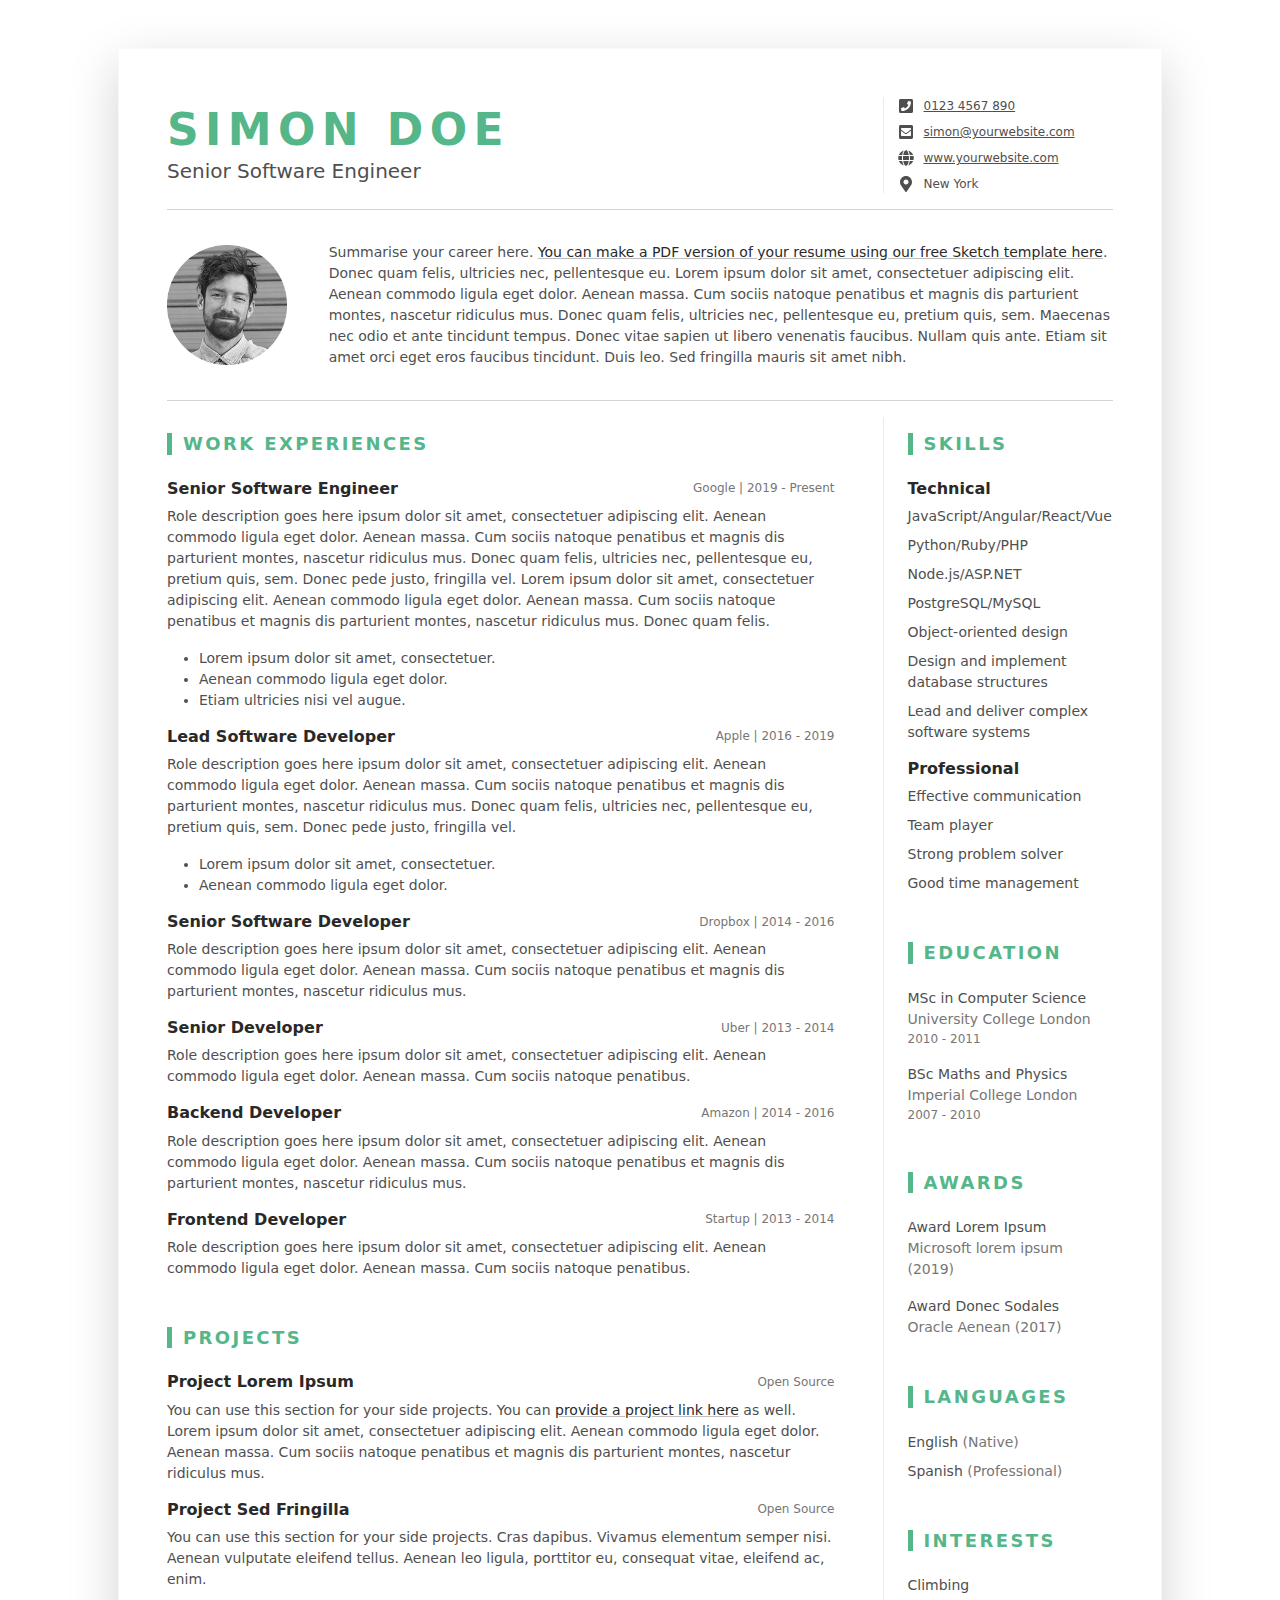
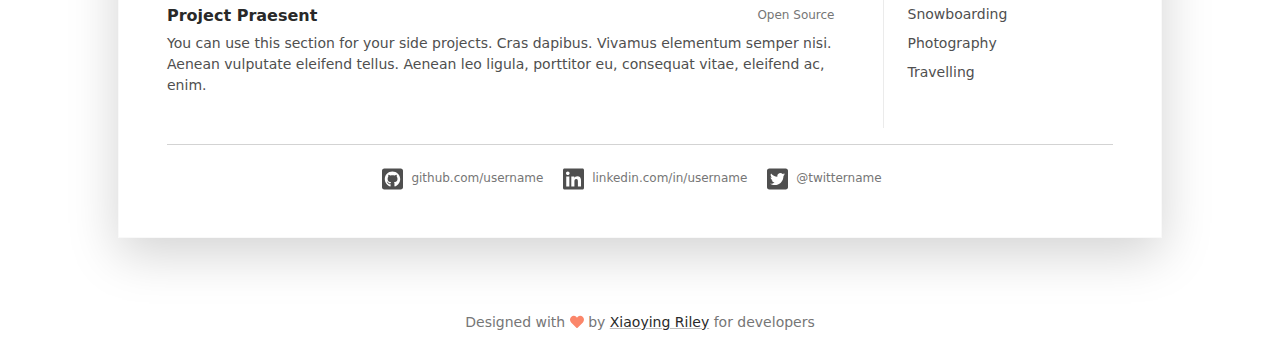
==== index.html @ 2cc00130 "new CV" ====
<!DOCTYPE html>
<html lang="en"> 
<head>
	<title>DevResume - Bootstrap 4 Resume/CV Template For Software Developers</title>
	
	<!-- Meta -->
	<meta charset="utf-8">
	<meta http-equiv="X-UA-Compatible" content="IE=edge">
	<meta name="viewport" content="width=device-width, initial-scale=1.0">
	<meta name="description" content="">
	<meta name="author" content="Xiaoying Riley at 3rd Wave Media">    
	<link rel="shortcut icon" href="favicon.ico"> 
	
	<!-- Google Fonts -->
	<link href="https://fonts.googleapis.com/css?family=Roboto:300,400,500,700,900" rel="stylesheet">
	
	<!-- FontAwesome JS-->
	<script defer src="assets/fontawesome/js/all.min.js"></script>
	
	<!-- Theme CSS -->  
	<link id="theme-style" rel="stylesheet" href="assets/css/devresume.css">

</head> 

<body>
	
	<div class="main-wrapper">
		<div class="container px-3 px-lg-5">
			<article class="resume-wrapper mx-auto theme-bg-light p-5 mb-5 my-5 shadow-lg">
				
				<div class="resume-header">
					<div class="row align-items-center">
						<div class="resume-title col-12 col-md-6 col-lg-8 col-xl-9">
							<h2 class="resume-name mb-0 text-uppercase">Simon Doe</h2>
							<div class="resume-tagline mb-3 mb-md-0">Senior Software Engineer</div>
						</div><!--//resume-title-->
						<div class="resume-contact col-12 col-md-6 col-lg-4 col-xl-3">
							<ul class="list-unstyled mb-0">
								<li class="mb-2"><i class="fas fa-phone-square fa-fw fa-lg me-2 "></i><a class="resume-link" href="tel:#">0123 4567 890</a></li>
								<li class="mb-2"><i class="fas fa-envelope-square fa-fw fa-lg me-2"></i><a class="resume-link" href="mailto:#">simon@yourwebsite.com</a></li>
								<li class="mb-2"><i class="fas fa-globe fa-fw fa-lg me-2"></i><a class="resume-link" href="#">www.yourwebsite.com</a></li>
								<li class="mb-0"><i class="fas fa-map-marker-alt fa-fw fa-lg me-2"></i>New York</li>
							</ul>
						</div><!--//resume-contact-->
					</div><!--//row-->
					
				</div><!--//resume-header-->
				<hr>
				<div class="resume-intro py-3">
					<div class="row align-items-center">
						<div class="col-12 col-md-3 col-xl-2 text-center">
						    <img class="resume-profile-image mb-3 mb-md-0 me-md-5  ms-md-0 rounded mx-auto" src="assets/images/resume-profile.png" alt="image">
						</div>
						
						<div class="col text-start">
							<p class="mb-0">Summarise your career here. <a class="theme-link" href="https://themes.3rdwavemedia.com/resources/sketch-template/resume-sketch-sketch-resume-template-for-software-developers/" target="_blank">You can make a PDF version of your resume using our free Sketch template here</a>. Donec quam felis, ultricies nec, pellentesque eu. Lorem ipsum dolor sit amet, consectetuer adipiscing elit. Aenean commodo ligula eget dolor. Aenean massa. Cum sociis natoque penatibus et magnis dis parturient montes, nascetur ridiculus mus. Donec quam felis, ultricies nec, pellentesque eu, pretium quis, sem.  Maecenas nec odio et ante tincidunt tempus. Donec vitae sapien ut libero venenatis faucibus. Nullam quis ante. Etiam sit amet orci eget eros faucibus tincidunt. Duis leo. Sed fringilla mauris sit amet nibh. </p>
						</div><!--//col-->
					</div>
				</div><!--//resume-intro-->
				<hr>
				<div class="resume-body">
					<div class="row">
						<div class="resume-main col-12 col-lg-8 col-xl-9   pe-0   pe-lg-5">
							<section class="work-section py-3">
								<h3 class="text-uppercase resume-section-heading mb-4">Work Experiences</h3>
								<div class="item mb-3">
									<div class="item-heading row align-items-center mb-2">
										<h4 class="item-title col-12 col-md-6 col-lg-8 mb-2 mb-md-0">Senior Software Engineer</h4>
										<div class="item-meta col-12 col-md-6 col-lg-4 text-muted text-start text-md-end">Google | 2019 - Present</div>
										
									</div>
									<div class="item-content">
										<p>Role description goes here ipsum dolor sit amet, consectetuer adipiscing elit. Aenean commodo ligula eget dolor. Aenean massa. Cum sociis natoque penatibus et magnis dis parturient montes, nascetur ridiculus mus. Donec quam felis, ultricies nec, pellentesque eu, pretium quis, sem. Donec pede justo, fringilla vel. Lorem ipsum dolor sit amet, consectetuer adipiscing elit. Aenean commodo ligula eget dolor. Aenean massa. Cum sociis natoque penatibus et magnis dis parturient montes, nascetur ridiculus mus. Donec quam felis.</p>
										<ul class="resume-list">
											<li>Lorem ipsum dolor sit amet, consectetuer.</li>
											<li>Aenean commodo ligula eget dolor.</li>
											<li>Etiam ultricies nisi vel augue.</li>
										</ul>
									</div>
								</div><!--//item-->
								<div class="item mb-3">
									<div class="item-heading row align-items-center mb-2">
										<h4 class="item-title col-12 col-md-6 col-lg-8 mb-2 mb-md-0">Lead Software Developer</h4>
										<div class="item-meta col-12 col-md-6 col-lg-4 text-muted text-start text-md-end">Apple | 2016 - 2019</div>
										
									</div>
									<div class="item-content">
										<p>Role description goes here ipsum dolor sit amet, consectetuer adipiscing elit. Aenean commodo ligula eget dolor. Aenean massa. Cum sociis natoque penatibus et magnis dis parturient montes, nascetur ridiculus mus. Donec quam felis, ultricies nec, pellentesque eu, pretium quis, sem. Donec pede justo, fringilla vel.</p>
										<ul class="resume-list">
											<li>Lorem ipsum dolor sit amet, consectetuer.</li>
											<li>Aenean commodo ligula eget dolor.</li>
										</ul>
									</div>
								</div><!--//item-->
								<div class="item mb-3">
									<div class="item-heading row align-items-center mb-2">
										<h4 class="item-title col-12 col-md-6 col-lg-8 mb-2 mb-md-0">Senior Software Developer</h4>
										<div class="item-meta col-12 col-md-6 col-lg-4 text-muted text-start text-md-end">Dropbox | 2014 - 2016</div>
										
									</div>
									<div class="item-content">
										<p>Role description goes here ipsum dolor sit amet, consectetuer adipiscing elit. Aenean commodo ligula eget dolor. Aenean massa. Cum sociis natoque penatibus et magnis dis parturient montes, nascetur ridiculus mus.</p>
									</div>
								</div><!--//item-->
								<div class="item">
									<div class="item-heading row align-items-center mb-2">
										<h4 class="item-title col-12 col-md-6 col-lg-8 mb-2 mb-md-0">Senior Developer</h4>
										<div class="item-meta col-12 col-md-6 col-lg-4 text-muted text-start text-md-end">Uber | 2013 - 2014</div>
										
									</div>
									<div class="item-content">
										<p>Role description goes here ipsum dolor sit amet, consectetuer adipiscing elit. Aenean commodo ligula eget dolor. Aenean massa. Cum sociis natoque penatibus. </p>
									</div>
								</div><!--//item-->
								<div class="item">
									<div class="item-heading row align-items-center mb-2">
										<h4 class="item-title col-12 col-md-6 col-lg-8 mb-2 mb-md-0">Backend Developer</h4>
										<div class="item-meta col-12 col-md-6 col-lg-4 text-muted text-start text-md-end">Amazon | 2014 - 2016</div>
										
									</div>
									<div class="item-content">
										<p>Role description goes here ipsum dolor sit amet, consectetuer adipiscing elit. Aenean commodo ligula eget dolor. Aenean massa. Cum sociis natoque penatibus et magnis dis parturient montes, nascetur ridiculus mus.</p>
									</div>
								</div><!--//item-->
								<div class="item">
									<div class="item-heading row align-items-center mb-2">
										<h4 class="item-title col-12 col-md-6 col-lg-8 mb-2 mb-md-0">Frontend Developer</h4>
										<div class="item-meta col-12 col-md-6 col-lg-4 text-muted text-start text-md-end">Startup | 2013 - 2014</div>
										
									</div>
									<div class="item-content">
										<p>Role description goes here ipsum dolor sit amet, consectetuer adipiscing elit. Aenean commodo ligula eget dolor. Aenean massa. Cum sociis natoque penatibus. </p>
									</div>
								</div><!--//item-->
								
							</section><!--//work-section-->

							
							<section class="project-section py-3">
								<h3 class="text-uppercase resume-section-heading mb-4">Projects</h3>
								<div class="item mb-3">
									<div class="item-heading row align-items-center mb-2">
										<h4 class="item-title col-12 col-md-6 col-lg-8 mb-2 mb-md-0">Project Lorem Ipsum</h4>
										<div class="item-meta col-12 col-md-6 col-lg-4 text-muted text-start text-md-end">Open Source</div>
										
									</div>
									<div class="item-content">
										<p>You can use this section for your side projects. You can <a href="#" class="theme-link">provide a project link here</a> as well. Lorem ipsum dolor sit amet, consectetuer adipiscing elit. Aenean commodo ligula eget dolor. Aenean massa. Cum sociis natoque penatibus et magnis dis parturient montes, nascetur ridiculus mus.</p>
										
										
									</div>
								</div><!--//item-->
								<div class="item">
									<div class="item-heading row align-items-center mb-2">
										<h4 class="item-title col-12 col-md-6 col-lg-8 mb-2 mb-md-0">Project Sed Fringilla</h4>
										<div class="item-meta col-12 col-md-6 col-lg-4 text-muted text-start text-md-end">Open Source</div>
										
									</div>
									<div class="item-content">
										<p>You can use this section for your side projects. Cras dapibus. Vivamus elementum semper nisi. Aenean vulputate eleifend tellus. Aenean leo ligula, porttitor eu, consequat vitae, eleifend ac, enim.</p>
										
									</div>
								</div><!--//item-->
								<div class="item">
									<div class="item-heading row align-items-center mb-2">
										<h4 class="item-title col-12 col-md-6 col-lg-8 mb-2 mb-md-0">Project Praesent </h4>
										<div class="item-meta col-12 col-md-6 col-lg-4 text-muted text-start text-md-end">Open Source</div>
										
									</div>
									<div class="item-content">
										<p>You can use this section for your side projects. Cras dapibus. Vivamus elementum semper nisi. Aenean vulputate eleifend tellus. Aenean leo ligula, porttitor eu, consequat vitae, eleifend ac, enim.</p>
										
									</div>
								</div><!--//item-->
							</section><!--//project-section-->	
						</div><!--//resume-main-->
						<aside class="resume-aside col-12 col-lg-4 col-xl-3 px-lg-4 pb-lg-4">
							<section class="skills-section py-3">
								<h3 class="text-uppercase resume-section-heading mb-4">Skills</h3>
								<div class="item">
									<h4 class="item-title">Technical</h4>
									<ul class="list-unstyled resume-skills-list">
										<li class="mb-2">JavaScript/Angular/React/Vue</li>
										<li class="mb-2">Python/Ruby/PHP<li>
											<li class="mb-2">Node.js/ASP.NET</li>
											<li class="mb-2">PostgreSQL/MySQL</li>
											<li class="mb-2">Object-oriented design</li>
											<li class="mb-2">Design and implement database structures</li>
											<li>Lead and deliver complex software systems</li>
										</ul>
									</div><!--//item-->
									<div class="item">
										<h4 class="item-title">Professional</h4>
										<ul class="list-unstyled resume-skills-list">
											<li class="mb-2">Effective communication</li>
											<li class="mb-2">Team player<li>
												<li class="mb-2">Strong problem solver</li>
												<li>Good time management</li>
											</ul>
										</div><!--//item-->
									</section><!--//skills-section-->
									<section class="education-section py-3">
										<h3 class="text-uppercase resume-section-heading mb-4">Education</h3>
										<ul class="list-unstyled resume-education-list">
											<li class="mb-3">
												<div class="resume-degree font-weight-bold">MSc in Computer Science</div>
												<div class="resume-degree-org text-muted">University College London</div>
												<div class="resume-degree-time text-muted">2010 - 2011</div>
											</li>
											<li>
												<div class="resume-degree font-weight-bold">BSc Maths and Physics</div>
												<div class="resume-degree-org text-muted">Imperial College London</div>
												<div class="resume-degree-time text-muted">2007 - 2010</div>
											</li>
										</ul>
									</section><!--//education-section-->
									<section class="education-section py-3">
										<h3 class="text-uppercase resume-section-heading mb-4">Awards</h3>
										<ul class="list-unstyled resume-awards-list">
											<li class="mb-3">
												<div class="font-weight-bold">Award Lorem Ipsum</div>
												<div class="text-muted">Microsoft lorem ipsum (2019)</div>
											</li>
											<li>
												<div class="font-weight-bold">Award Donec Sodales</div>
												<div class="text-muted">Oracle Aenean (2017)</div>
											</li>
										</ul>
									</section><!--//education-section-->
									<section class="skills-section py-3">
										<h3 class="text-uppercase resume-section-heading mb-4">Languages</h3>
										<ul class="list-unstyled resume-lang-list">
											<li class="mb-2">English <span class="text-muted">(Native)</span></li>
											<li>Spanish <span class="text-muted">(Professional)</span></li>
										</ul>
									</section><!--//certificates-section-->
									<section class="skills-section py-3">
										<h3 class="text-uppercase resume-section-heading mb-4">Interests</h3>
										<ul class="list-unstyled resume-interests-list mb-0">
											<li class="mb-2">Climbing</li>
											<li class="mb-2">Snowboarding</li>
											<li class="mb-2">Photography</li>
											<li>Travelling</li>
										</ul>
									</section><!--//certificates-section-->
									
								</aside><!--//resume-aside-->
							</div><!--//row-->
						</div><!--//resume-body-->
						<hr>
						<div class="resume-footer text-center">
							<ul class="resume-social-list list-inline mx-auto mb-0 d-inline-block text-muted">
								<li class="list-inline-item mb-lg-0 me-3"><a class="resume-link" href="#"><i class="fab fa-github-square fa-2x me-2" data-fa-transform="down-4"></i><span class="d-none d-lg-inline-block text-muted">github.com/username</span></a></li>
								<li class="list-inline-item mb-lg-0 me-3"><a class="resume-link" href="#"><i class="fab fa-linkedin fa-2x me-2" data-fa-transform="down-4"></i><span class="d-none d-lg-inline-block text-muted">linkedin.com/in/username</span></a></li>
								<li class="list-inline-item mb-lg-0 me-lg-3"><a class="resume-link" href="#"><i class="fab fa-twitter-square fa-2x me-2" data-fa-transform="down-4"></i><span class="d-none d-lg-inline-block text-muted">@twittername</span></a></li>
							</ul>
						</div><!--//resume-footer-->
					</article>
					
				</div><!--//container-->
				
				<footer class="footer text-center py-4">
					<!--/* This template is free as long as you keep the footer attribution link. If you'd like to use the template without the attribution link, you can buy the commercial license via our website: themes.3rdwavemedia.com Thank you for your support. :) */-->
					<small class="copyright text-muted">Designed with <i class="fas fa-heart"></i> by <a class="theme-link" href="http://themes.3rdwavemedia.com" target="_blank">Xiaoying Riley</a> for developers</small>
				</footer>
				
			</div><!--//main-wrapper-->
			

</body>
</html>
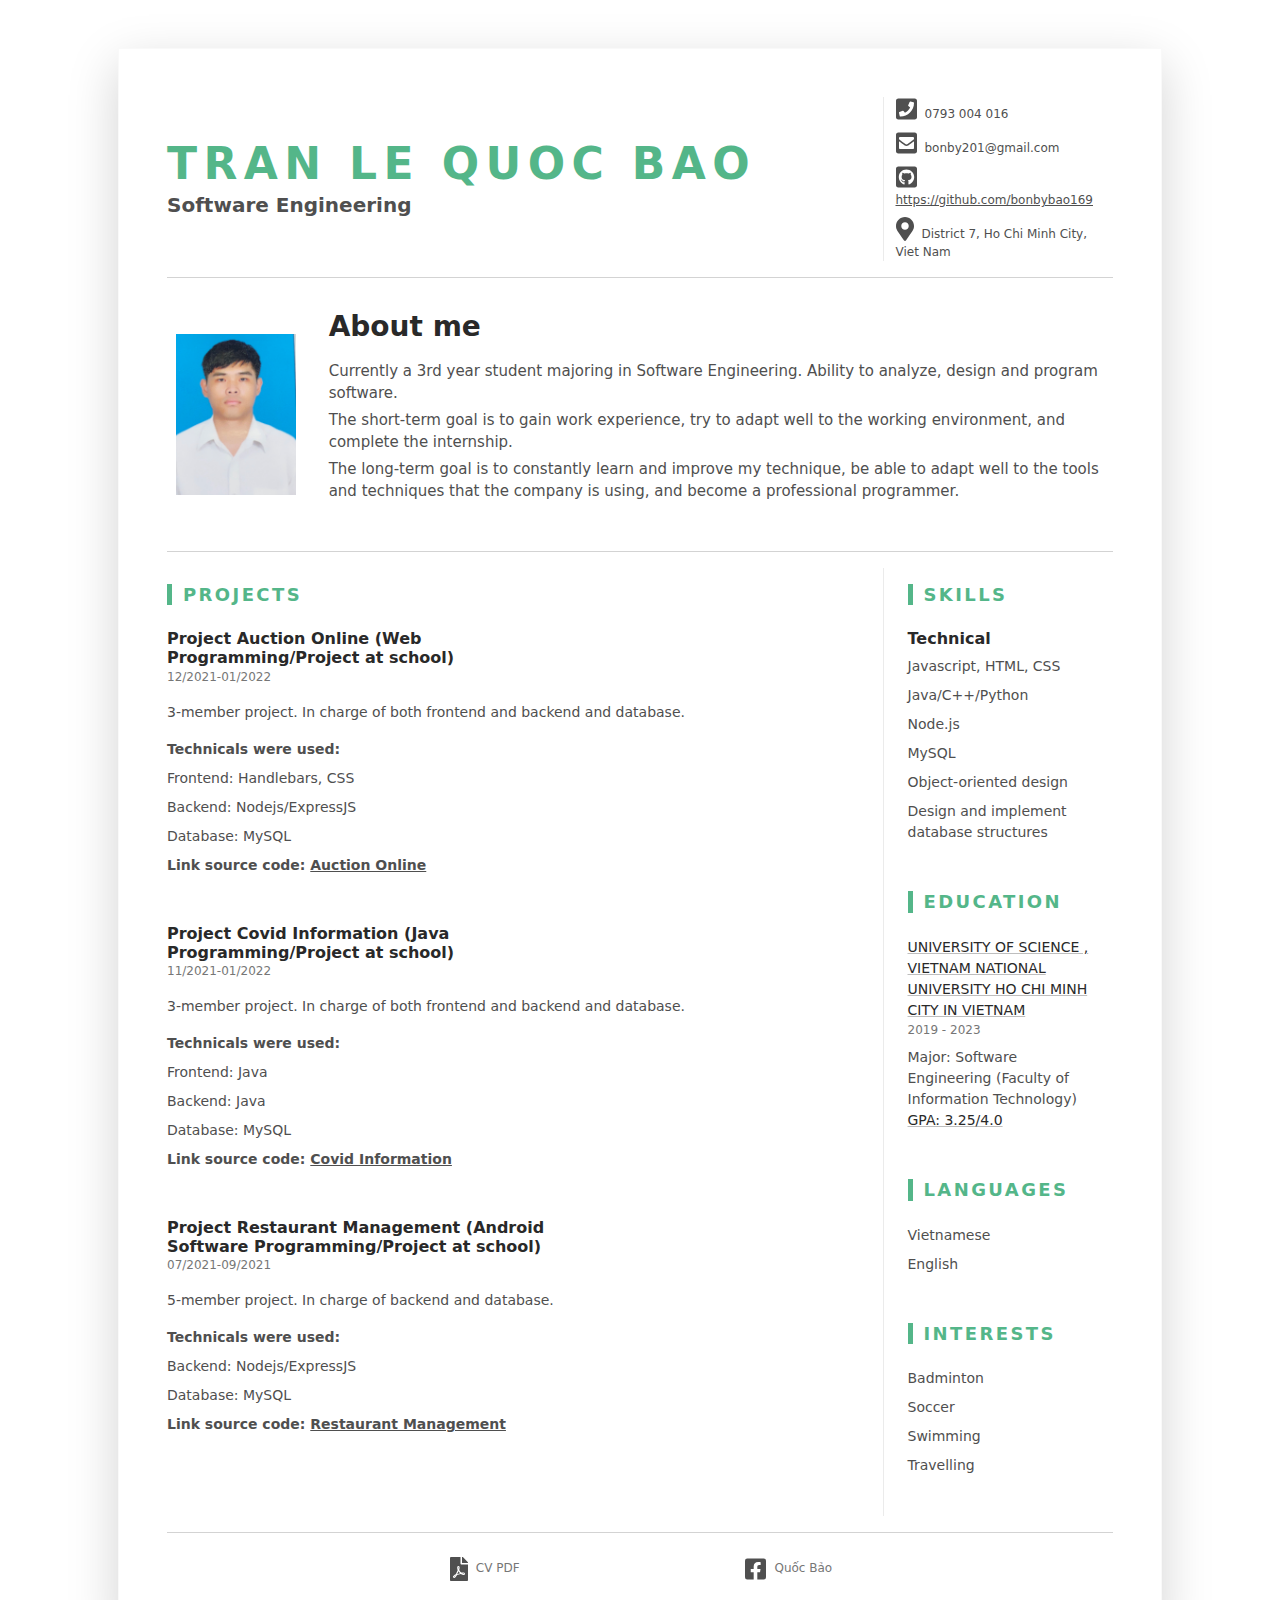
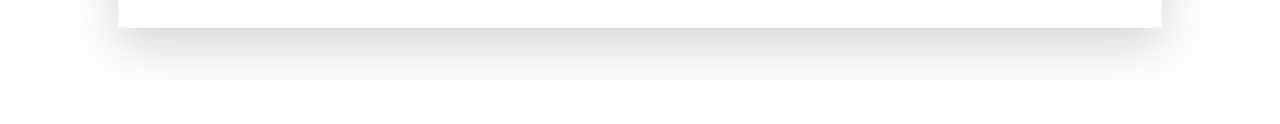
==== commit 6716d99f: "complete CV" ====
--- a/index.html
+++ b/index.html
@@ -1,7 +1,7 @@
 <!DOCTYPE html>
 <html lang="en"> 
 <head>
-	<title>DevResume - Bootstrap 4 Resume/CV Template For Software Developers</title>
+	<title>Bonby_CV</title>
 	
 	<!-- Meta -->
 	<meta charset="utf-8">
@@ -9,7 +9,7 @@
 	<meta name="viewport" content="width=device-width, initial-scale=1.0">
 	<meta name="description" content="">
 	<meta name="author" content="Xiaoying Riley at 3rd Wave Media">    
-	<link rel="shortcut icon" href="favicon.ico"> 
+	<link rel="shortcut icon" href="briefcase.ico">
 	
 	<!-- Google Fonts -->
 	<link href="https://fonts.googleapis.com/css?family=Roboto:300,400,500,700,900" rel="stylesheet">
@@ -31,15 +31,15 @@
 				<div class="resume-header">
 					<div class="row align-items-center">
 						<div class="resume-title col-12 col-md-6 col-lg-8 col-xl-9">
-							<h2 class="resume-name mb-0 text-uppercase">Simon Doe</h2>
-							<div class="resume-tagline mb-3 mb-md-0">Senior Software Engineer</div>
+							<h2 class="resume-name mb-0 text-uppercase">TRAN LE QUOC BAO</h2>
+							<div class="resume-tagline mb-3 mb-md-0" style="font-weight:bold;">Software Engineering</div>
 						</div><!--//resume-title-->
 						<div class="resume-contact col-12 col-md-6 col-lg-4 col-xl-3">
 							<ul class="list-unstyled mb-0">
-								<li class="mb-2"><i class="fas fa-phone-square fa-fw fa-lg me-2 "></i><a class="resume-link" href="tel:#">0123 4567 890</a></li>
-								<li class="mb-2"><i class="fas fa-envelope-square fa-fw fa-lg me-2"></i><a class="resume-link" href="mailto:#">simon@yourwebsite.com</a></li>
-								<li class="mb-2"><i class="fas fa-globe fa-fw fa-lg me-2"></i><a class="resume-link" href="#">www.yourwebsite.com</a></li>
-								<li class="mb-0"><i class="fas fa-map-marker-alt fa-fw fa-lg me-2"></i>New York</li>
+								<li class="mb-2"><i class="fas fa-phone-square fa-2x me-2 "></i><a>0793 004 016</a></li>
+								<li class="mb-2"><i class="fas fa-envelope-square fa-2x me-2"></i><a>bonby201@gmail.com</a></li>
+								<li class="mb-2"><i class="fab fa-github-square fa-2x me-2"></i><a class="resume-link" href="https://github.com/bonbybao169">https://github.com/bonbybao169</a></li>
+								<li class="mb-0"><i class="fas fa-map-marker-alt fa-2x me-2"></i>District 7, Ho Chi Minh City, Viet Nam</li>
 							</ul>
 						</div><!--//resume-contact-->
 					</div><!--//row-->
@@ -49,127 +49,68 @@
 				<div class="resume-intro py-3">
 					<div class="row align-items-center">
 						<div class="col-12 col-md-3 col-xl-2 text-center">
-						    <img class="resume-profile-image mb-3 mb-md-0 me-md-5  ms-md-0 rounded mx-auto" src="assets/images/resume-profile.png" alt="image">
+						    <img class="resume-profile-image" src="assets/images/Bonby.PNG" alt="image">
 						</div>
-						
-						<div class="col text-start">
-							<p class="mb-0">Summarise your career here. <a class="theme-link" href="https://themes.3rdwavemedia.com/resources/sketch-template/resume-sketch-sketch-resume-template-for-software-developers/" target="_blank">You can make a PDF version of your resume using our free Sketch template here</a>. Donec quam felis, ultricies nec, pellentesque eu. Lorem ipsum dolor sit amet, consectetuer adipiscing elit. Aenean commodo ligula eget dolor. Aenean massa. Cum sociis natoque penatibus et magnis dis parturient montes, nascetur ridiculus mus. Donec quam felis, ultricies nec, pellentesque eu, pretium quis, sem.  Maecenas nec odio et ante tincidunt tempus. Donec vitae sapien ut libero venenatis faucibus. Nullam quis ante. Etiam sit amet orci eget eros faucibus tincidunt. Duis leo. Sed fringilla mauris sit amet nibh. </p>
+						<div class="col text-start" style="font-size:15px">
+							<h3 class="mb-3">About me</h3>
+							<p class="mb-1">Currently a 3rd year student majoring in Software
+								Engineering. Ability to analyze, design and
+								program software. </p>
+							<p class="mb-1" >The short-term goal is to gain work experience, try
+								to adapt well to the working environment, and
+								complete the internship.</p>
+							<p>The long-term goal is to constantly learn and
+								improve my technique, be able to adapt well to the
+								tools and techniques that the company is using,
+								and become a professional programmer.</p>
 						</div><!--//col-->
 					</div>
 				</div><!--//resume-intro-->
 				<hr>
 				<div class="resume-body">
 					<div class="row">
-						<div class="resume-main col-12 col-lg-8 col-xl-9   pe-0   pe-lg-5">
-							<section class="work-section py-3">
-								<h3 class="text-uppercase resume-section-heading mb-4">Work Experiences</h3>
-								<div class="item mb-3">
+						<div class="resume-main col-12 col-lg-8 col-xl-9 pe-0 pe-lg-5">
+							<section class="project-section py-3">
+								<h2 class="text-uppercase resume-section-heading mb-4">Projects</h2>
+								<div class="item mb-5">
 									<div class="item-heading row align-items-center mb-2">
-										<h4 class="item-title col-12 col-md-6 col-lg-8 mb-2 mb-md-0">Senior Software Engineer</h4>
-										<div class="item-meta col-12 col-md-6 col-lg-4 text-muted text-start text-md-end">Google | 2019 - Present</div>
-										
+										<h4 class="item-title col-12 col-md-6 col-lg-8 mb-2 mb-md-0">Project Auction Online (Web Programming/Project at school)</h4>
+										<div class="resume-degree-time text-muted mb-2">12/2021-01/2022</div>
 									</div>
 									<div class="item-content">
-										<p>Role description goes here ipsum dolor sit amet, consectetuer adipiscing elit. Aenean commodo ligula eget dolor. Aenean massa. Cum sociis natoque penatibus et magnis dis parturient montes, nascetur ridiculus mus. Donec quam felis, ultricies nec, pellentesque eu, pretium quis, sem. Donec pede justo, fringilla vel. Lorem ipsum dolor sit amet, consectetuer adipiscing elit. Aenean commodo ligula eget dolor. Aenean massa. Cum sociis natoque penatibus et magnis dis parturient montes, nascetur ridiculus mus. Donec quam felis.</p>
-										<ul class="resume-list">
-											<li>Lorem ipsum dolor sit amet, consectetuer.</li>
-											<li>Aenean commodo ligula eget dolor.</li>
-											<li>Etiam ultricies nisi vel augue.</li>
-										</ul>
+										<p>3-member project. In charge of both frontend and backend and database.</p>
+										<p class="mb-2" style="font-weight: bold;">Technicals were used:</p>
+										<p class="mb-2">Frontend: Handlebars, CSS</p>
+										<p class="mb-2">Backend: Nodejs/ExpressJS</p>
+										<p class="mb-2">Database: MySQL</p>
+										<p style="font-weight: bold;">Link source code: <a class="resume-link" href="https://github.com/bonbybao169/auction_online_web">Auction Online</a></p>
 									</div>
 								</div><!--//item-->
-								<div class="item mb-3">
+								<div class="item mb-5">
 									<div class="item-heading row align-items-center mb-2">
-										<h4 class="item-title col-12 col-md-6 col-lg-8 mb-2 mb-md-0">Lead Software Developer</h4>
-										<div class="item-meta col-12 col-md-6 col-lg-4 text-muted text-start text-md-end">Apple | 2016 - 2019</div>
-										
+										<h4 class="item-title col-12 col-md-6 col-lg-8 mb-2 mb-md-0">Project Covid Information (Java Programming/Project at school)</h4>
+										<div class="resume-degree-time text-muted mb-2">11/2021-01/2022</div>
 									</div>
 									<div class="item-content">
-										<p>Role description goes here ipsum dolor sit amet, consectetuer adipiscing elit. Aenean commodo ligula eget dolor. Aenean massa. Cum sociis natoque penatibus et magnis dis parturient montes, nascetur ridiculus mus. Donec quam felis, ultricies nec, pellentesque eu, pretium quis, sem. Donec pede justo, fringilla vel.</p>
-										<ul class="resume-list">
-											<li>Lorem ipsum dolor sit amet, consectetuer.</li>
-											<li>Aenean commodo ligula eget dolor.</li>
-										</ul>
-									</div>
-								</div><!--//item-->
-								<div class="item mb-3">
-									<div class="item-heading row align-items-center mb-2">
-										<h4 class="item-title col-12 col-md-6 col-lg-8 mb-2 mb-md-0">Senior Software Developer</h4>
-										<div class="item-meta col-12 col-md-6 col-lg-4 text-muted text-start text-md-end">Dropbox | 2014 - 2016</div>
-										
-									</div>
-									<div class="item-content">
-										<p>Role description goes here ipsum dolor sit amet, consectetuer adipiscing elit. Aenean commodo ligula eget dolor. Aenean massa. Cum sociis natoque penatibus et magnis dis parturient montes, nascetur ridiculus mus.</p>
+										<p>3-member project. In charge of both frontend and backend and database.</p>
+										<p class="mb-2" style="font-weight: bold;">Technicals were used:</p>
+										<p class="mb-2">Frontend: Java</p>
+										<p class="mb-2">Backend: Java</p>
+										<p class="mb-2">Database: MySQL</p>
+										<p style="font-weight: bold;">Link source code: <a class="resume-link" href="https://github.com/bonbybao169/covidinformation">Covid Information</a></p>
 									</div>
 								</div><!--//item-->
 								<div class="item">
 									<div class="item-heading row align-items-center mb-2">
-										<h4 class="item-title col-12 col-md-6 col-lg-8 mb-2 mb-md-0">Senior Developer</h4>
-										<div class="item-meta col-12 col-md-6 col-lg-4 text-muted text-start text-md-end">Uber | 2013 - 2014</div>
-										
+										<h4 class="item-title col-12 col-md-6 col-lg-8 mb-2 mb-md-0">Project Restaurant Management (Android Software Programming/Project at school)</h4>
+										<div class="resume-degree-time text-muted mb-2">07/2021-09/2021</div>
 									</div>
 									<div class="item-content">
-										<p>Role description goes here ipsum dolor sit amet, consectetuer adipiscing elit. Aenean commodo ligula eget dolor. Aenean massa. Cum sociis natoque penatibus. </p>
-									</div>
-								</div><!--//item-->
-								<div class="item">
-									<div class="item-heading row align-items-center mb-2">
-										<h4 class="item-title col-12 col-md-6 col-lg-8 mb-2 mb-md-0">Backend Developer</h4>
-										<div class="item-meta col-12 col-md-6 col-lg-4 text-muted text-start text-md-end">Amazon | 2014 - 2016</div>
-										
-									</div>
-									<div class="item-content">
-										<p>Role description goes here ipsum dolor sit amet, consectetuer adipiscing elit. Aenean commodo ligula eget dolor. Aenean massa. Cum sociis natoque penatibus et magnis dis parturient montes, nascetur ridiculus mus.</p>
-									</div>
-								</div><!--//item-->
-								<div class="item">
-									<div class="item-heading row align-items-center mb-2">
-										<h4 class="item-title col-12 col-md-6 col-lg-8 mb-2 mb-md-0">Frontend Developer</h4>
-										<div class="item-meta col-12 col-md-6 col-lg-4 text-muted text-start text-md-end">Startup | 2013 - 2014</div>
-										
-									</div>
-									<div class="item-content">
-										<p>Role description goes here ipsum dolor sit amet, consectetuer adipiscing elit. Aenean commodo ligula eget dolor. Aenean massa. Cum sociis natoque penatibus. </p>
-									</div>
-								</div><!--//item-->
-								
-							</section><!--//work-section-->
-
-							
-							<section class="project-section py-3">
-								<h3 class="text-uppercase resume-section-heading mb-4">Projects</h3>
-								<div class="item mb-3">
-									<div class="item-heading row align-items-center mb-2">
-										<h4 class="item-title col-12 col-md-6 col-lg-8 mb-2 mb-md-0">Project Lorem Ipsum</h4>
-										<div class="item-meta col-12 col-md-6 col-lg-4 text-muted text-start text-md-end">Open Source</div>
-										
-									</div>
-									<div class="item-content">
-										<p>You can use this section for your side projects. You can <a href="#" class="theme-link">provide a project link here</a> as well. Lorem ipsum dolor sit amet, consectetuer adipiscing elit. Aenean commodo ligula eget dolor. Aenean massa. Cum sociis natoque penatibus et magnis dis parturient montes, nascetur ridiculus mus.</p>
-										
-										
-									</div>
-								</div><!--//item-->
-								<div class="item">
-									<div class="item-heading row align-items-center mb-2">
-										<h4 class="item-title col-12 col-md-6 col-lg-8 mb-2 mb-md-0">Project Sed Fringilla</h4>
-										<div class="item-meta col-12 col-md-6 col-lg-4 text-muted text-start text-md-end">Open Source</div>
-										
-									</div>
-									<div class="item-content">
-										<p>You can use this section for your side projects. Cras dapibus. Vivamus elementum semper nisi. Aenean vulputate eleifend tellus. Aenean leo ligula, porttitor eu, consequat vitae, eleifend ac, enim.</p>
-										
-									</div>
-								</div><!--//item-->
-								<div class="item">
-									<div class="item-heading row align-items-center mb-2">
-										<h4 class="item-title col-12 col-md-6 col-lg-8 mb-2 mb-md-0">Project Praesent </h4>
-										<div class="item-meta col-12 col-md-6 col-lg-4 text-muted text-start text-md-end">Open Source</div>
-										
-									</div>
-									<div class="item-content">
-										<p>You can use this section for your side projects. Cras dapibus. Vivamus elementum semper nisi. Aenean vulputate eleifend tellus. Aenean leo ligula, porttitor eu, consequat vitae, eleifend ac, enim.</p>
-										
+										<p>5-member project. In charge of backend and database.</p>
+										<p class="mb-2" style="font-weight: bold;">Technicals were used:</p>
+										<p class="mb-2">Backend: Nodejs/ExpressJS</p>
+										<p class="mb-2">Database: MySQL</p>
+										<p style="font-weight: bold;">Link source code: <a class="resume-link" href="https://github.com/powerso1/backend_restaurant_management">Restaurant Management</a></p>
 									</div>
 								</div><!--//item-->
 							</section><!--//project-section-->	
@@ -180,66 +121,40 @@
 								<div class="item">
 									<h4 class="item-title">Technical</h4>
 									<ul class="list-unstyled resume-skills-list">
-										<li class="mb-2">JavaScript/Angular/React/Vue</li>
-										<li class="mb-2">Python/Ruby/PHP<li>
-											<li class="mb-2">Node.js/ASP.NET</li>
-											<li class="mb-2">PostgreSQL/MySQL</li>
+										<li class="mb-2">Javascript, HTML, CSS</li>
+										<li class="mb-2">Java/C++/Python<li>
+											<li class="mb-2">Node.js</li>
+											<li class="mb-2">MySQL</li>
 											<li class="mb-2">Object-oriented design</li>
 											<li class="mb-2">Design and implement database structures</li>
-											<li>Lead and deliver complex software systems</li>
 										</ul>
 									</div><!--//item-->
-									<div class="item">
-										<h4 class="item-title">Professional</h4>
-										<ul class="list-unstyled resume-skills-list">
-											<li class="mb-2">Effective communication</li>
-											<li class="mb-2">Team player<li>
-												<li class="mb-2">Strong problem solver</li>
-												<li>Good time management</li>
-											</ul>
-										</div><!--//item-->
-									</section><!--//skills-section-->
-									<section class="education-section py-3">
-										<h3 class="text-uppercase resume-section-heading mb-4">Education</h3>
-										<ul class="list-unstyled resume-education-list">
-											<li class="mb-3">
-												<div class="resume-degree font-weight-bold">MSc in Computer Science</div>
-												<div class="resume-degree-org text-muted">University College London</div>
-												<div class="resume-degree-time text-muted">2010 - 2011</div>
-											</li>
-											<li>
-												<div class="resume-degree font-weight-bold">BSc Maths and Physics</div>
-												<div class="resume-degree-org text-muted">Imperial College London</div>
-												<div class="resume-degree-time text-muted">2007 - 2010</div>
-											</li>
-										</ul>
-									</section><!--//education-section-->
-									<section class="education-section py-3">
-										<h3 class="text-uppercase resume-section-heading mb-4">Awards</h3>
-										<ul class="list-unstyled resume-awards-list">
-											<li class="mb-3">
-												<div class="font-weight-bold">Award Lorem Ipsum</div>
-												<div class="text-muted">Microsoft lorem ipsum (2019)</div>
-											</li>
-											<li>
-												<div class="font-weight-bold">Award Donec Sodales</div>
-												<div class="text-muted">Oracle Aenean (2017)</div>
-											</li>
-										</ul>
-									</section><!--//education-section-->
+									</section><!--//skills-section-->	
+							<section class="education-section py-3">
+								<h3 class="text-uppercase resume-section-heading mb-4">Education</h3>
+								<ul class="list-unstyled resume-education-list">
+									<li class="mb-3">
+										<div class="resume-degree font-weight-bold"><a class="theme-link" href="https://www.hcmus.edu.vn/">UNIVERSITY OF SCIENCE , VIETNAM NATIONAL UNIVERSITY HO CHI
+											MINH CITY IN VIETNAM</a></div>
+										<div class="resume-degree-time text-muted mb-2">2019 - 2023</div>
+										<div class="resume-degree-org text-bold">Major: Software Engineering (Faculty of Information Technology)</div>
+										<div class="resume-degree-org text-bold"><a class="theme-link" href="Score.pdf">GPA: 3.25/4.0</a></div>
+									</li>
+								</ul>
+							</section><!--//education-section-->
 									<section class="skills-section py-3">
 										<h3 class="text-uppercase resume-section-heading mb-4">Languages</h3>
 										<ul class="list-unstyled resume-lang-list">
-											<li class="mb-2">English <span class="text-muted">(Native)</span></li>
-											<li>Spanish <span class="text-muted">(Professional)</span></li>
+											<li class="mb-2">Vietnamese</li>
+											<li>English</li>
 										</ul>
 									</section><!--//certificates-section-->
 									<section class="skills-section py-3">
 										<h3 class="text-uppercase resume-section-heading mb-4">Interests</h3>
 										<ul class="list-unstyled resume-interests-list mb-0">
-											<li class="mb-2">Climbing</li>
-											<li class="mb-2">Snowboarding</li>
-											<li class="mb-2">Photography</li>
+											<li class="mb-2">Badminton</li>
+											<li class="mb-2">Soccer</li>
+											<li class="mb-2">Swimming</li>
 											<li>Travelling</li>
 										</ul>
 									</section><!--//certificates-section-->
@@ -250,9 +165,8 @@
 						<hr>
 						<div class="resume-footer text-center">
 							<ul class="resume-social-list list-inline mx-auto mb-0 d-inline-block text-muted">
-								<li class="list-inline-item mb-lg-0 me-3"><a class="resume-link" href="#"><i class="fab fa-github-square fa-2x me-2" data-fa-transform="down-4"></i><span class="d-none d-lg-inline-block text-muted">github.com/username</span></a></li>
-								<li class="list-inline-item mb-lg-0 me-3"><a class="resume-link" href="#"><i class="fab fa-linkedin fa-2x me-2" data-fa-transform="down-4"></i><span class="d-none d-lg-inline-block text-muted">linkedin.com/in/username</span></a></li>
-								<li class="list-inline-item mb-lg-0 me-lg-3"><a class="resume-link" href="#"><i class="fab fa-twitter-square fa-2x me-2" data-fa-transform="down-4"></i><span class="d-none d-lg-inline-block text-muted">@twittername</span></a></li>
+								<li class="list-inline-item mb-lg-0" style="margin: 2px; padding-right: 220px;"><a class="resume-link" href="Bonby_cv_eng.pdf"><i class="fas fa-file-pdf fa-2x me-2" data-fa-transform="down-4"></i><span class="d-none d-lg-inline-block text-muted">CV PDF</span></a></li>
+								<li class="list-inline-item mb-lg-0"><a class="resume-link" href="https://www.facebook.com/bonbybao169"><i class="fab fa-facebook-square fa-2x me-2" data-fa-transform="down-4"></i><span class="d-none d-lg-inline-block text-muted">Quốc Bảo</span></a></li>
 							</ul>
 						</div><!--//resume-footer-->
 					</article>
@@ -260,8 +174,6 @@
 				</div><!--//container-->
 				
 				<footer class="footer text-center py-4">
-					<!--/* This template is free as long as you keep the footer attribution link. If you'd like to use the template without the attribution link, you can buy the commercial license via our website: themes.3rdwavemedia.com Thank you for your support. :) */-->
-					<small class="copyright text-muted">Designed with <i class="fas fa-heart"></i> by <a class="theme-link" href="http://themes.3rdwavemedia.com" target="_blank">Xiaoying Riley</a> for developers</small>
 				</footer>
 				
 			</div><!--//main-wrapper-->
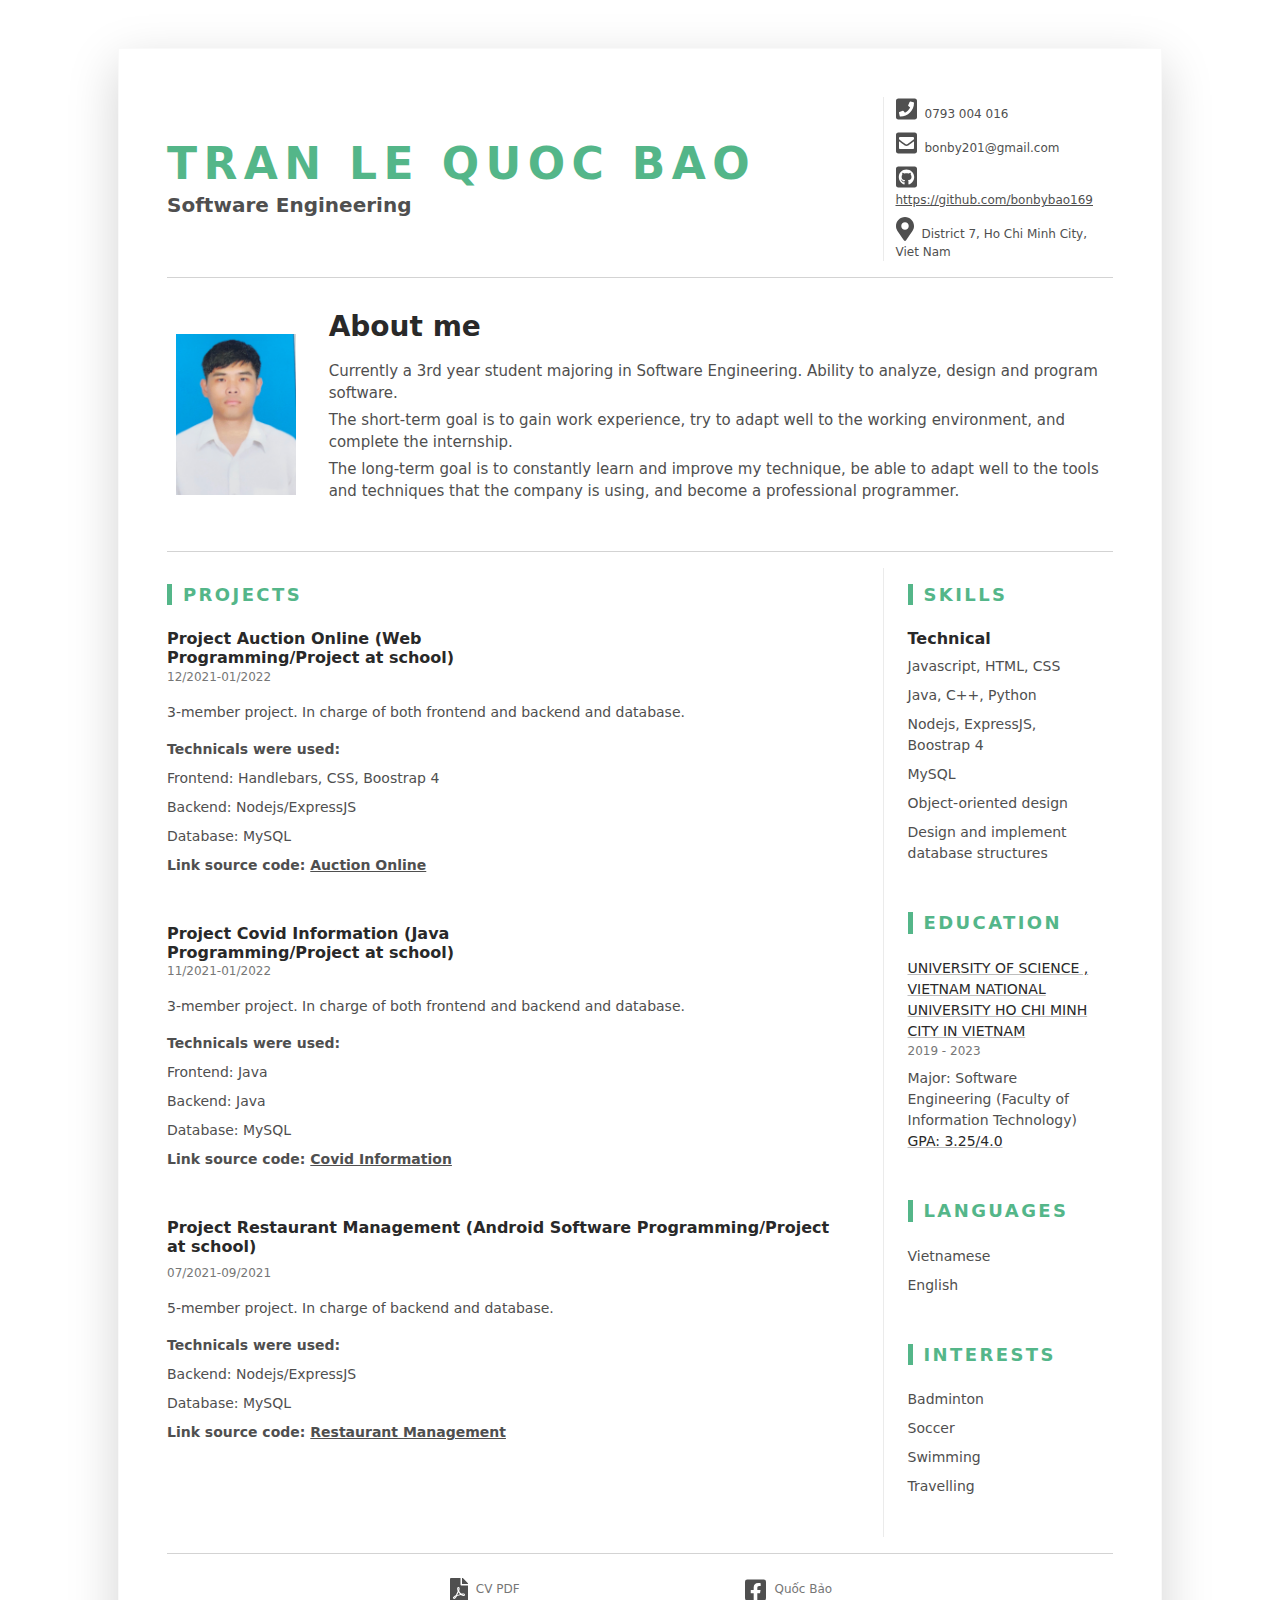
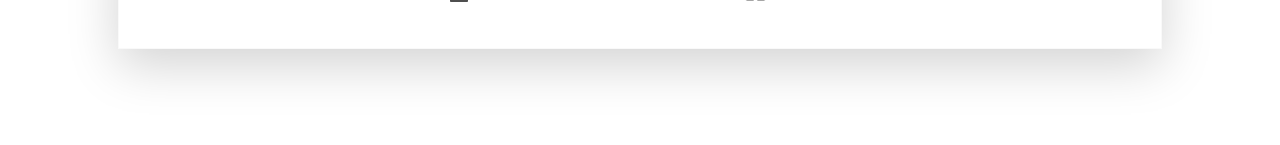
==== commit 9f7646d3: "update cv" ====
--- a/index.html
+++ b/index.html
@@ -80,7 +80,7 @@
 									<div class="item-content">
 										<p>3-member project. In charge of both frontend and backend and database.</p>
 										<p class="mb-2" style="font-weight: bold;">Technicals were used:</p>
-										<p class="mb-2">Frontend: Handlebars, CSS</p>
+										<p class="mb-2">Frontend: Handlebars, CSS, Boostrap 4</p>
 										<p class="mb-2">Backend: Nodejs/ExpressJS</p>
 										<p class="mb-2">Database: MySQL</p>
 										<p style="font-weight: bold;">Link source code: <a class="resume-link" href="https://github.com/bonbybao169/auction_online_web">Auction Online</a></p>
@@ -102,7 +102,7 @@
 								</div><!--//item-->
 								<div class="item">
 									<div class="item-heading row align-items-center mb-2">
-										<h4 class="item-title col-12 col-md-6 col-lg-8 mb-2 mb-md-0">Project Restaurant Management (Android Software Programming/Project at school)</h4>
+										<h4 class="item-title">Project Restaurant Management (Android Software Programming/Project at school)</h4>
 										<div class="resume-degree-time text-muted mb-2">07/2021-09/2021</div>
 									</div>
 									<div class="item-content">
@@ -122,8 +122,8 @@
 									<h4 class="item-title">Technical</h4>
 									<ul class="list-unstyled resume-skills-list">
 										<li class="mb-2">Javascript, HTML, CSS</li>
-										<li class="mb-2">Java/C++/Python<li>
-											<li class="mb-2">Node.js</li>
+										<li class="mb-2">Java, C++, Python<li>
+											<li class="mb-2">Nodejs, ExpressJS, Boostrap 4</li>
 											<li class="mb-2">MySQL</li>
 											<li class="mb-2">Object-oriented design</li>
 											<li class="mb-2">Design and implement database structures</li>
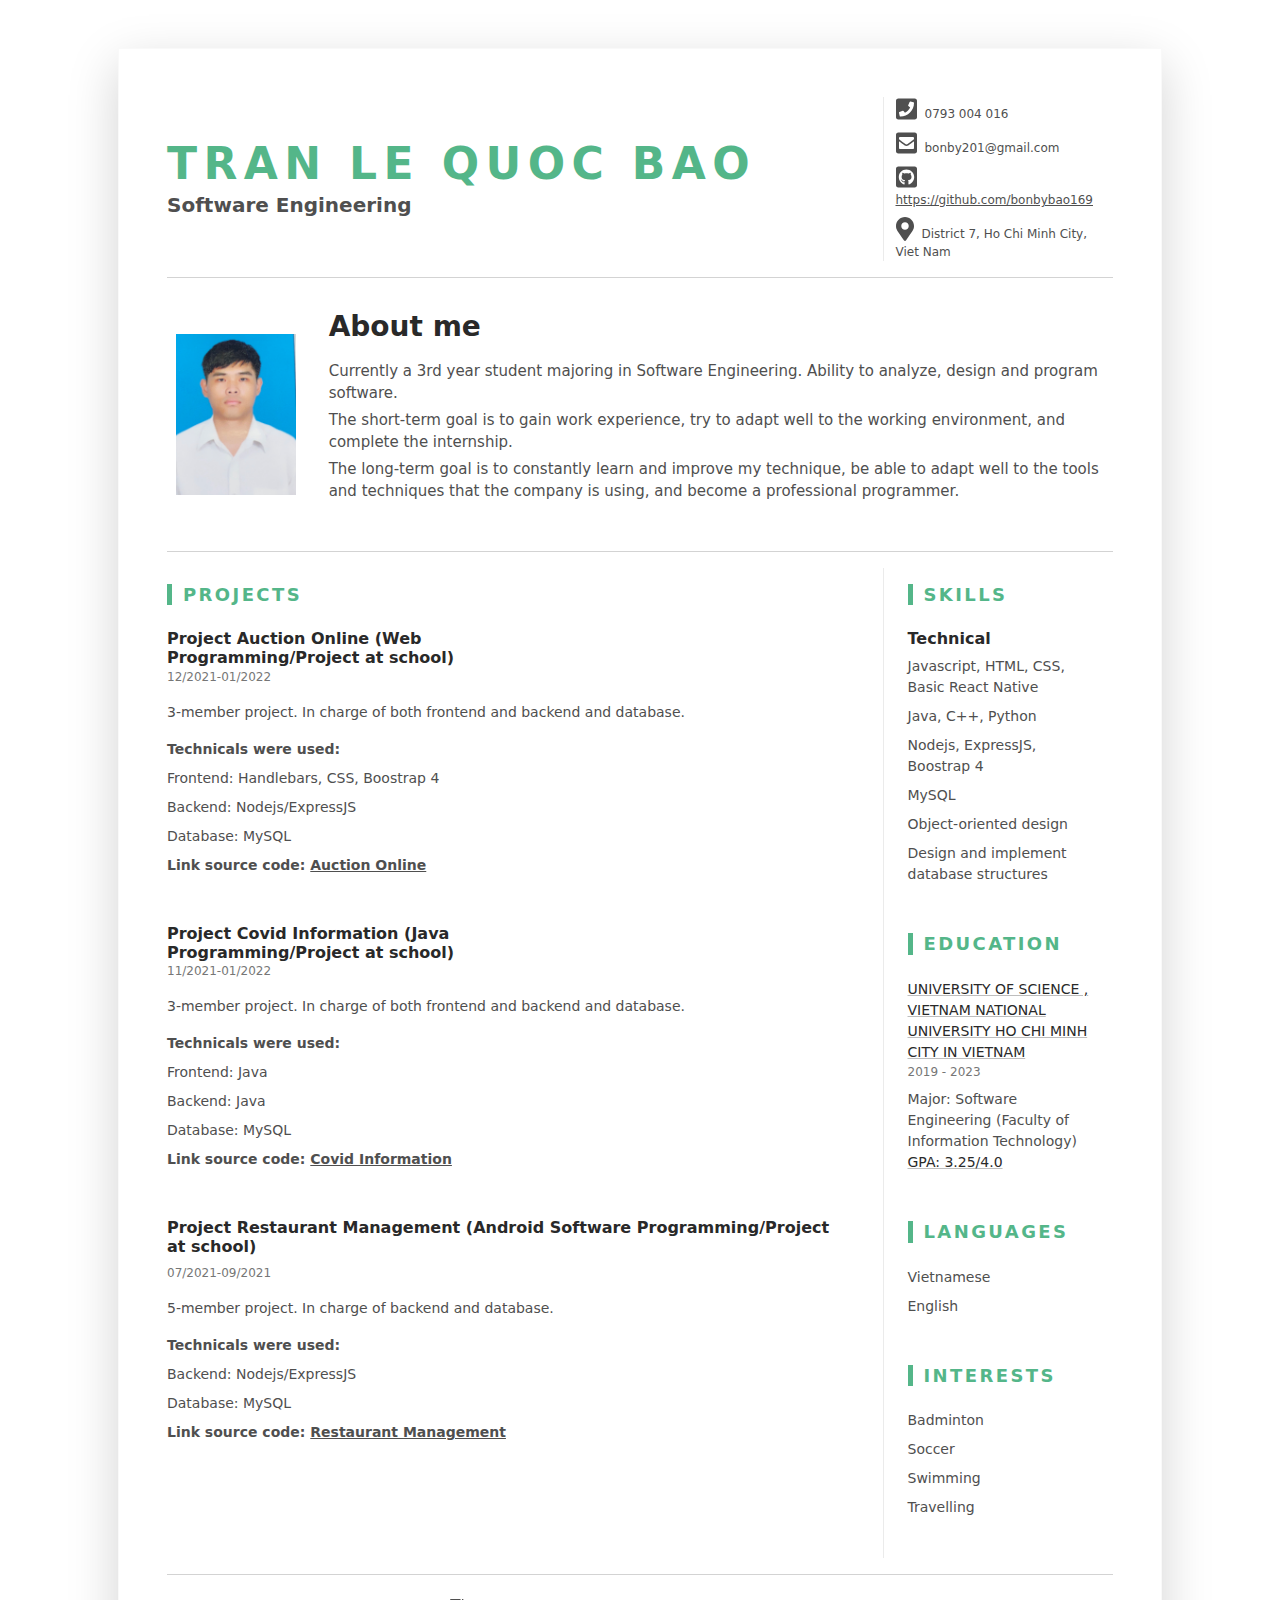
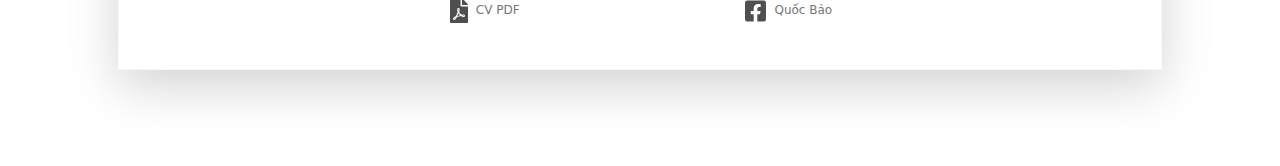
==== commit e7b1d430: "Update index.html" ====
--- a/index.html
+++ b/index.html
@@ -107,7 +107,7 @@
 									</div>
 									<div class="item-content">
 										<p>5-member project. In charge of backend and database.</p>
-										<p class="mb-2" style="font-weight: bold;">Technicals were used:</p>
+										<p class="mb-2" style="font-weight: bold;">Technicals were used:</p> 
 										<p class="mb-2">Backend: Nodejs/ExpressJS</p>
 										<p class="mb-2">Database: MySQL</p>
 										<p style="font-weight: bold;">Link source code: <a class="resume-link" href="https://github.com/powerso1/backend_restaurant_management">Restaurant Management</a></p>
@@ -121,7 +121,7 @@
 								<div class="item">
 									<h4 class="item-title">Technical</h4>
 									<ul class="list-unstyled resume-skills-list">
-										<li class="mb-2">Javascript, HTML, CSS</li>
+										<li class="mb-2">Javascript, HTML, CSS, Basic React Native</li>
 										<li class="mb-2">Java, C++, Python<li>
 											<li class="mb-2">Nodejs, ExpressJS, Boostrap 4</li>
 											<li class="mb-2">MySQL</li>
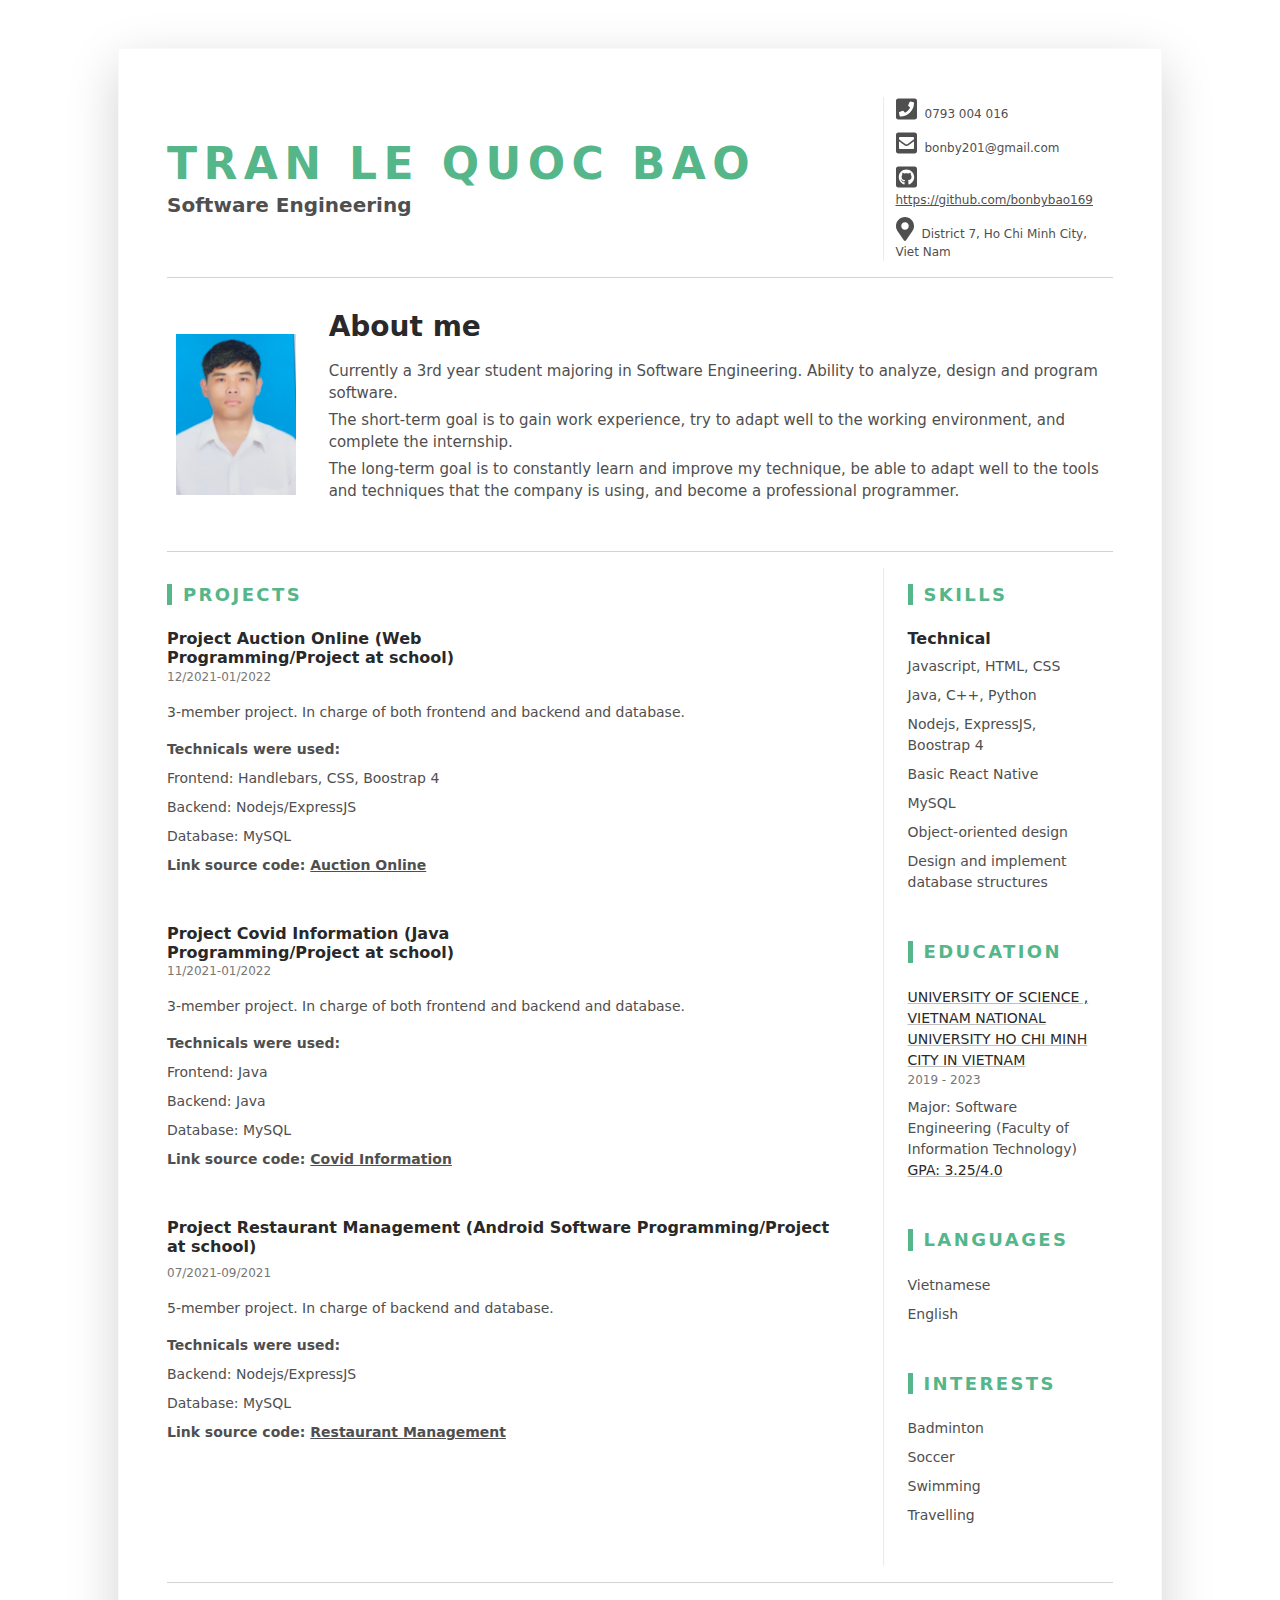
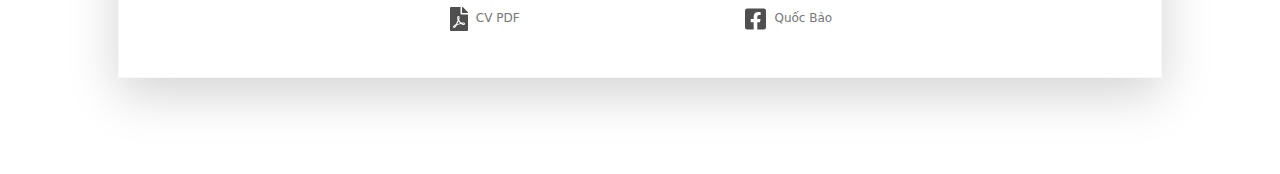
==== commit 1d1e4ec8: "Update index.html" ====
--- a/index.html
+++ b/index.html
@@ -1,184 +1,340 @@
 <!DOCTYPE html>
-<html lang="en"> 
-<head>
-	<title>Bonby_CV</title>
-	
-	<!-- Meta -->
-	<meta charset="utf-8">
-	<meta http-equiv="X-UA-Compatible" content="IE=edge">
-	<meta name="viewport" content="width=device-width, initial-scale=1.0">
-	<meta name="description" content="">
-	<meta name="author" content="Xiaoying Riley at 3rd Wave Media">    
-	<link rel="shortcut icon" href="briefcase.ico">
-	
-	<!-- Google Fonts -->
-	<link href="https://fonts.googleapis.com/css?family=Roboto:300,400,500,700,900" rel="stylesheet">
-	
-	<!-- FontAwesome JS-->
-	<script defer src="assets/fontawesome/js/all.min.js"></script>
-	
-	<!-- Theme CSS -->  
-	<link id="theme-style" rel="stylesheet" href="assets/css/devresume.css">
-
-</head> 
-
-<body>
-	
-	<div class="main-wrapper">
-		<div class="container px-3 px-lg-5">
-			<article class="resume-wrapper mx-auto theme-bg-light p-5 mb-5 my-5 shadow-lg">
-				
-				<div class="resume-header">
-					<div class="row align-items-center">
-						<div class="resume-title col-12 col-md-6 col-lg-8 col-xl-9">
-							<h2 class="resume-name mb-0 text-uppercase">TRAN LE QUOC BAO</h2>
-							<div class="resume-tagline mb-3 mb-md-0" style="font-weight:bold;">Software Engineering</div>
-						</div><!--//resume-title-->
-						<div class="resume-contact col-12 col-md-6 col-lg-4 col-xl-3">
-							<ul class="list-unstyled mb-0">
-								<li class="mb-2"><i class="fas fa-phone-square fa-2x me-2 "></i><a>0793 004 016</a></li>
-								<li class="mb-2"><i class="fas fa-envelope-square fa-2x me-2"></i><a>bonby201@gmail.com</a></li>
-								<li class="mb-2"><i class="fab fa-github-square fa-2x me-2"></i><a class="resume-link" href="https://github.com/bonbybao169">https://github.com/bonbybao169</a></li>
-								<li class="mb-0"><i class="fas fa-map-marker-alt fa-2x me-2"></i>District 7, Ho Chi Minh City, Viet Nam</li>
-							</ul>
-						</div><!--//resume-contact-->
-					</div><!--//row-->
-					
-				</div><!--//resume-header-->
-				<hr>
-				<div class="resume-intro py-3">
-					<div class="row align-items-center">
-						<div class="col-12 col-md-3 col-xl-2 text-center">
-						    <img class="resume-profile-image" src="assets/images/Bonby.PNG" alt="image">
-						</div>
-						<div class="col text-start" style="font-size:15px">
-							<h3 class="mb-3">About me</h3>
-							<p class="mb-1">Currently a 3rd year student majoring in Software
-								Engineering. Ability to analyze, design and
-								program software. </p>
-							<p class="mb-1" >The short-term goal is to gain work experience, try
-								to adapt well to the working environment, and
-								complete the internship.</p>
-							<p>The long-term goal is to constantly learn and
-								improve my technique, be able to adapt well to the
-								tools and techniques that the company is using,
-								and become a professional programmer.</p>
-						</div><!--//col-->
-					</div>
-				</div><!--//resume-intro-->
-				<hr>
-				<div class="resume-body">
-					<div class="row">
-						<div class="resume-main col-12 col-lg-8 col-xl-9 pe-0 pe-lg-5">
-							<section class="project-section py-3">
-								<h2 class="text-uppercase resume-section-heading mb-4">Projects</h2>
-								<div class="item mb-5">
-									<div class="item-heading row align-items-center mb-2">
-										<h4 class="item-title col-12 col-md-6 col-lg-8 mb-2 mb-md-0">Project Auction Online (Web Programming/Project at school)</h4>
-										<div class="resume-degree-time text-muted mb-2">12/2021-01/2022</div>
-									</div>
-									<div class="item-content">
-										<p>3-member project. In charge of both frontend and backend and database.</p>
-										<p class="mb-2" style="font-weight: bold;">Technicals were used:</p>
-										<p class="mb-2">Frontend: Handlebars, CSS, Boostrap 4</p>
-										<p class="mb-2">Backend: Nodejs/ExpressJS</p>
-										<p class="mb-2">Database: MySQL</p>
-										<p style="font-weight: bold;">Link source code: <a class="resume-link" href="https://github.com/bonbybao169/auction_online_web">Auction Online</a></p>
-									</div>
-								</div><!--//item-->
-								<div class="item mb-5">
-									<div class="item-heading row align-items-center mb-2">
-										<h4 class="item-title col-12 col-md-6 col-lg-8 mb-2 mb-md-0">Project Covid Information (Java Programming/Project at school)</h4>
-										<div class="resume-degree-time text-muted mb-2">11/2021-01/2022</div>
-									</div>
-									<div class="item-content">
-										<p>3-member project. In charge of both frontend and backend and database.</p>
-										<p class="mb-2" style="font-weight: bold;">Technicals were used:</p>
-										<p class="mb-2">Frontend: Java</p>
-										<p class="mb-2">Backend: Java</p>
-										<p class="mb-2">Database: MySQL</p>
-										<p style="font-weight: bold;">Link source code: <a class="resume-link" href="https://github.com/bonbybao169/covidinformation">Covid Information</a></p>
-									</div>
-								</div><!--//item-->
-								<div class="item">
-									<div class="item-heading row align-items-center mb-2">
-										<h4 class="item-title">Project Restaurant Management (Android Software Programming/Project at school)</h4>
-										<div class="resume-degree-time text-muted mb-2">07/2021-09/2021</div>
-									</div>
-									<div class="item-content">
-										<p>5-member project. In charge of backend and database.</p>
-										<p class="mb-2" style="font-weight: bold;">Technicals were used:</p> 
-										<p class="mb-2">Backend: Nodejs/ExpressJS</p>
-										<p class="mb-2">Database: MySQL</p>
-										<p style="font-weight: bold;">Link source code: <a class="resume-link" href="https://github.com/powerso1/backend_restaurant_management">Restaurant Management</a></p>
-									</div>
-								</div><!--//item-->
-							</section><!--//project-section-->	
-						</div><!--//resume-main-->
-						<aside class="resume-aside col-12 col-lg-4 col-xl-3 px-lg-4 pb-lg-4">
-							<section class="skills-section py-3">
-								<h3 class="text-uppercase resume-section-heading mb-4">Skills</h3>
-								<div class="item">
-									<h4 class="item-title">Technical</h4>
-									<ul class="list-unstyled resume-skills-list">
-										<li class="mb-2">Javascript, HTML, CSS, Basic React Native</li>
-										<li class="mb-2">Java, C++, Python<li>
-											<li class="mb-2">Nodejs, ExpressJS, Boostrap 4</li>
-											<li class="mb-2">MySQL</li>
-											<li class="mb-2">Object-oriented design</li>
-											<li class="mb-2">Design and implement database structures</li>
-										</ul>
-									</div><!--//item-->
-									</section><!--//skills-section-->	
-							<section class="education-section py-3">
-								<h3 class="text-uppercase resume-section-heading mb-4">Education</h3>
-								<ul class="list-unstyled resume-education-list">
-									<li class="mb-3">
-										<div class="resume-degree font-weight-bold"><a class="theme-link" href="https://www.hcmus.edu.vn/">UNIVERSITY OF SCIENCE , VIETNAM NATIONAL UNIVERSITY HO CHI
-											MINH CITY IN VIETNAM</a></div>
-										<div class="resume-degree-time text-muted mb-2">2019 - 2023</div>
-										<div class="resume-degree-org text-bold">Major: Software Engineering (Faculty of Information Technology)</div>
-										<div class="resume-degree-org text-bold"><a class="theme-link" href="Score.pdf">GPA: 3.25/4.0</a></div>
-									</li>
-								</ul>
-							</section><!--//education-section-->
-									<section class="skills-section py-3">
-										<h3 class="text-uppercase resume-section-heading mb-4">Languages</h3>
-										<ul class="list-unstyled resume-lang-list">
-											<li class="mb-2">Vietnamese</li>
-											<li>English</li>
-										</ul>
-									</section><!--//certificates-section-->
-									<section class="skills-section py-3">
-										<h3 class="text-uppercase resume-section-heading mb-4">Interests</h3>
-										<ul class="list-unstyled resume-interests-list mb-0">
-											<li class="mb-2">Badminton</li>
-											<li class="mb-2">Soccer</li>
-											<li class="mb-2">Swimming</li>
-											<li>Travelling</li>
-										</ul>
-									</section><!--//certificates-section-->
-									
-								</aside><!--//resume-aside-->
-							</div><!--//row-->
-						</div><!--//resume-body-->
-						<hr>
-						<div class="resume-footer text-center">
-							<ul class="resume-social-list list-inline mx-auto mb-0 d-inline-block text-muted">
-								<li class="list-inline-item mb-lg-0" style="margin: 2px; padding-right: 220px;"><a class="resume-link" href="Bonby_cv_eng.pdf"><i class="fas fa-file-pdf fa-2x me-2" data-fa-transform="down-4"></i><span class="d-none d-lg-inline-block text-muted">CV PDF</span></a></li>
-								<li class="list-inline-item mb-lg-0"><a class="resume-link" href="https://www.facebook.com/bonbybao169"><i class="fab fa-facebook-square fa-2x me-2" data-fa-transform="down-4"></i><span class="d-none d-lg-inline-block text-muted">Quốc Bảo</span></a></li>
-							</ul>
-						</div><!--//resume-footer-->
-					</article>
-					
-				</div><!--//container-->
-				
-				<footer class="footer text-center py-4">
-				</footer>
-				
-			</div><!--//main-wrapper-->
-			
-
-</body>
-</html> 
-
+<html lang="en">
+  <head>
+    <title>Bonby_CV</title>
+
+    <!-- Meta -->
+    <meta charset="utf-8" />
+    <meta http-equiv="X-UA-Compatible" content="IE=edge" />
+    <meta name="viewport" content="width=device-width, initial-scale=1.0" />
+    <meta name="description" content="" />
+    <meta name="author" content="Xiaoying Riley at 3rd Wave Media" />
+    <link rel="shortcut icon" href="briefcase.ico" />
+
+    <!-- Google Fonts -->
+    <link
+      href="https://fonts.googleapis.com/css?family=Roboto:300,400,500,700,900"
+      rel="stylesheet"
+    />
+
+    <!-- FontAwesome JS-->
+    <script defer src="assets/fontawesome/js/all.min.js"></script>
+
+    <!-- Theme CSS -->
+    <link id="theme-style" rel="stylesheet" href="assets/css/devresume.css" />
+  </head>
+
+  <body>
+    <div class="main-wrapper">
+      <div class="container px-3 px-lg-5">
+        <article
+          class="resume-wrapper mx-auto theme-bg-light p-5 mb-5 my-5 shadow-lg"
+        >
+          <div class="resume-header">
+            <div class="row align-items-center">
+              <div class="resume-title col-12 col-md-6 col-lg-8 col-xl-9">
+                <h2 class="resume-name mb-0 text-uppercase">
+                  TRAN LE QUOC BAO
+                </h2>
+                <div
+                  class="resume-tagline mb-3 mb-md-0"
+                  style="font-weight: bold"
+                >
+                  Software Engineering
+                </div>
+              </div>
+              <!--//resume-title-->
+              <div class="resume-contact col-12 col-md-6 col-lg-4 col-xl-3">
+                <ul class="list-unstyled mb-0">
+                  <li class="mb-2">
+                    <i class="fas fa-phone-square fa-2x me-2"></i
+                    ><a>0793 004 016</a>
+                  </li>
+                  <li class="mb-2">
+                    <i class="fas fa-envelope-square fa-2x me-2"></i
+                    ><a>bonby201@gmail.com</a>
+                  </li>
+                  <li class="mb-2">
+                    <i class="fab fa-github-square fa-2x me-2"></i
+                    ><a
+                      class="resume-link"
+                      href="https://github.com/bonbybao169"
+                      >https://github.com/bonbybao169</a
+                    >
+                  </li>
+                  <li class="mb-0">
+                    <i class="fas fa-map-marker-alt fa-2x me-2"></i>District 7,
+                    Ho Chi Minh City, Viet Nam
+                  </li>
+                </ul>
+              </div>
+              <!--//resume-contact-->
+            </div>
+            <!--//row-->
+          </div>
+          <!--//resume-header-->
+          <hr />
+          <div class="resume-intro py-3">
+            <div class="row align-items-center">
+              <div class="col-12 col-md-3 col-xl-2 text-center">
+                <img
+                  class="resume-profile-image"
+                  src="assets/images/Bonby.PNG"
+                  alt="image"
+                />
+              </div>
+              <div class="col text-start" style="font-size: 15px">
+                <h3 class="mb-3">About me</h3>
+                <p class="mb-1">
+                  Currently a 3rd year student majoring in Software Engineering.
+                  Ability to analyze, design and program software.
+                </p>
+                <p class="mb-1">
+                  The short-term goal is to gain work experience, try to adapt
+                  well to the working environment, and complete the internship.
+                </p>
+                <p>
+                  The long-term goal is to constantly learn and improve my
+                  technique, be able to adapt well to the tools and techniques
+                  that the company is using, and become a professional
+                  programmer.
+                </p>
+              </div>
+              <!--//col-->
+            </div>
+          </div>
+          <!--//resume-intro-->
+          <hr />
+          <div class="resume-body">
+            <div class="row">
+              <div class="resume-main col-12 col-lg-8 col-xl-9 pe-0 pe-lg-5">
+                <section class="project-section py-3">
+                  <h2 class="text-uppercase resume-section-heading mb-4">
+                    Projects
+                  </h2>
+                  <div class="item mb-5">
+                    <div class="item-heading row align-items-center mb-2">
+                      <h4
+                        class="item-title col-12 col-md-6 col-lg-8 mb-2 mb-md-0"
+                      >
+                        Project Auction Online (Web Programming/Project at
+                        school)
+                      </h4>
+                      <div class="resume-degree-time text-muted mb-2">
+                        12/2021-01/2022
+                      </div>
+                    </div>
+                    <div class="item-content">
+                      <p>
+                        3-member project. In charge of both frontend and backend
+                        and database.
+                      </p>
+                      <p class="mb-2" style="font-weight: bold">
+                        Technicals were used:
+                      </p>
+                      <p class="mb-2">Frontend: Handlebars, CSS, Boostrap 4</p>
+                      <p class="mb-2">Backend: Nodejs/ExpressJS</p>
+                      <p class="mb-2">Database: MySQL</p>
+                      <p style="font-weight: bold">
+                        Link source code:
+                        <a
+                          class="resume-link"
+                          href="https://github.com/bonbybao169/auction_online_web"
+                          >Auction Online</a
+                        >
+                      </p>
+                    </div>
+                  </div>
+                  <!--//item-->
+                  <div class="item mb-5">
+                    <div class="item-heading row align-items-center mb-2">
+                      <h4
+                        class="item-title col-12 col-md-6 col-lg-8 mb-2 mb-md-0"
+                      >
+                        Project Covid Information (Java Programming/Project at
+                        school)
+                      </h4>
+                      <div class="resume-degree-time text-muted mb-2">
+                        11/2021-01/2022
+                      </div>
+                    </div>
+                    <div class="item-content">
+                      <p>
+                        3-member project. In charge of both frontend and backend
+                        and database.
+                      </p>
+                      <p class="mb-2" style="font-weight: bold">
+                        Technicals were used:
+                      </p>
+                      <p class="mb-2">Frontend: Java</p>
+                      <p class="mb-2">Backend: Java</p>
+                      <p class="mb-2">Database: MySQL</p>
+                      <p style="font-weight: bold">
+                        Link source code:
+                        <a
+                          class="resume-link"
+                          href="https://github.com/bonbybao169/covidinformation"
+                          >Covid Information</a
+                        >
+                      </p>
+                    </div>
+                  </div>
+                  <!--//item-->
+                  <div class="item">
+                    <div class="item-heading row align-items-center mb-2">
+                      <h4 class="item-title">
+                        Project Restaurant Management (Android Software
+                        Programming/Project at school)
+                      </h4>
+                      <div class="resume-degree-time text-muted mb-2">
+                        07/2021-09/2021
+                      </div>
+                    </div>
+                    <div class="item-content">
+                      <p>
+                        5-member project. In charge of backend and database.
+                      </p>
+                      <p class="mb-2" style="font-weight: bold">
+                        Technicals were used:
+                      </p>
+                      <p class="mb-2">Backend: Nodejs/ExpressJS</p>
+                      <p class="mb-2">Database: MySQL</p>
+                      <p style="font-weight: bold">
+                        Link source code:
+                        <a
+                          class="resume-link"
+                          href="https://github.com/powerso1/backend_restaurant_management"
+                          >Restaurant Management</a
+                        >
+                      </p>
+                    </div>
+                  </div>
+                  <!--//item-->
+                </section>
+                <!--//project-section-->
+              </div>
+              <!--//resume-main-->
+              <aside
+                class="resume-aside col-12 col-lg-4 col-xl-3 px-lg-4 pb-lg-4"
+              >
+                <section class="skills-section py-3">
+                  <h3 class="text-uppercase resume-section-heading mb-4">
+                    Skills
+                  </h3>
+                  <div class="item">
+                    <h4 class="item-title">Technical</h4>
+                    <ul class="list-unstyled resume-skills-list">
+                      <li class="mb-2">
+                        Javascript, HTML, CSS
+                      </li>
+                      <li class="mb-2">Java, C++, Python</li>
+                      <li class="mb-2">Nodejs, ExpressJS, Boostrap 4</li>
+					  <li class="mb-2">Basic React Native</li>
+                      <li class="mb-2">MySQL</li>
+                      <li class="mb-2">Object-oriented design</li>
+                      <li class="mb-2">
+                        Design and implement database structures
+                      </li>
+                    </ul>
+                  </div>
+                  <!--//item-->
+                </section>
+                <!--//skills-section-->
+                <section class="education-section py-3">
+                  <h3 class="text-uppercase resume-section-heading mb-4">
+                    Education
+                  </h3>
+                  <ul class="list-unstyled resume-education-list">
+                    <li class="mb-3">
+                      <div class="resume-degree font-weight-bold">
+                        <a class="theme-link" href="https://www.hcmus.edu.vn/"
+                          >UNIVERSITY OF SCIENCE , VIETNAM NATIONAL UNIVERSITY
+                          HO CHI MINH CITY IN VIETNAM</a
+                        >
+                      </div>
+                      <div class="resume-degree-time text-muted mb-2">
+                        2019 - 2023
+                      </div>
+                      <div class="resume-degree-org text-bold">
+                        Major: Software Engineering (Faculty of Information
+                        Technology)
+                      </div>
+                      <div class="resume-degree-org text-bold">
+                        <a class="theme-link" href="Score.pdf">GPA: 3.25/4.0</a>
+                      </div>
+                    </li>
+                  </ul>
+                </section>
+                <!--//education-section-->
+                <section class="skills-section py-3">
+                  <h3 class="text-uppercase resume-section-heading mb-4">
+                    Languages
+                  </h3>
+                  <ul class="list-unstyled resume-lang-list">
+                    <li class="mb-2">Vietnamese</li>
+                    <li>English</li>
+                  </ul>
+                </section>
+                <!--//certificates-section-->
+                <section class="skills-section py-3">
+                  <h3 class="text-uppercase resume-section-heading mb-4">
+                    Interests
+                  </h3>
+                  <ul class="list-unstyled resume-interests-list mb-0">
+                    <li class="mb-2">Badminton</li>
+                    <li class="mb-2">Soccer</li>
+                    <li class="mb-2">Swimming</li>
+                    <li>Travelling</li>
+                  </ul>
+                </section>
+                <!--//certificates-section-->
+              </aside>
+              <!--//resume-aside-->
+            </div>
+            <!--//row-->
+          </div>
+          <!--//resume-body-->
+          <hr />
+          <div class="resume-footer text-center">
+            <ul
+              class="resume-social-list list-inline mx-auto mb-0 d-inline-block text-muted"
+            >
+              <li
+                class="list-inline-item mb-lg-0"
+                style="margin: 2px; padding-right: 220px"
+              >
+                <a class="resume-link" href="Bonby_cv_eng.pdf"
+                  ><i
+                    class="fas fa-file-pdf fa-2x me-2"
+                    data-fa-transform="down-4"
+                  ></i
+                  ><span class="d-none d-lg-inline-block text-muted"
+                    >CV PDF</span
+                  ></a
+                >
+              </li>
+              <li class="list-inline-item mb-lg-0">
+                <a
+                  class="resume-link"
+                  href="https://www.facebook.com/bonbybao169"
+                  ><i
+                    class="fab fa-facebook-square fa-2x me-2"
+                    data-fa-transform="down-4"
+                  ></i
+                  ><span class="d-none d-lg-inline-block text-muted"
+                    >Quốc Bảo</span
+                  ></a
+                >
+              </li>
+            </ul>
+          </div>
+          <!--//resume-footer-->
+        </article>
+      </div>
+      <!--//container-->
+
+      <footer class="footer text-center py-4"></footer>
+    </div>
+    <!--//main-wrapper-->
+  </body>
+</html>
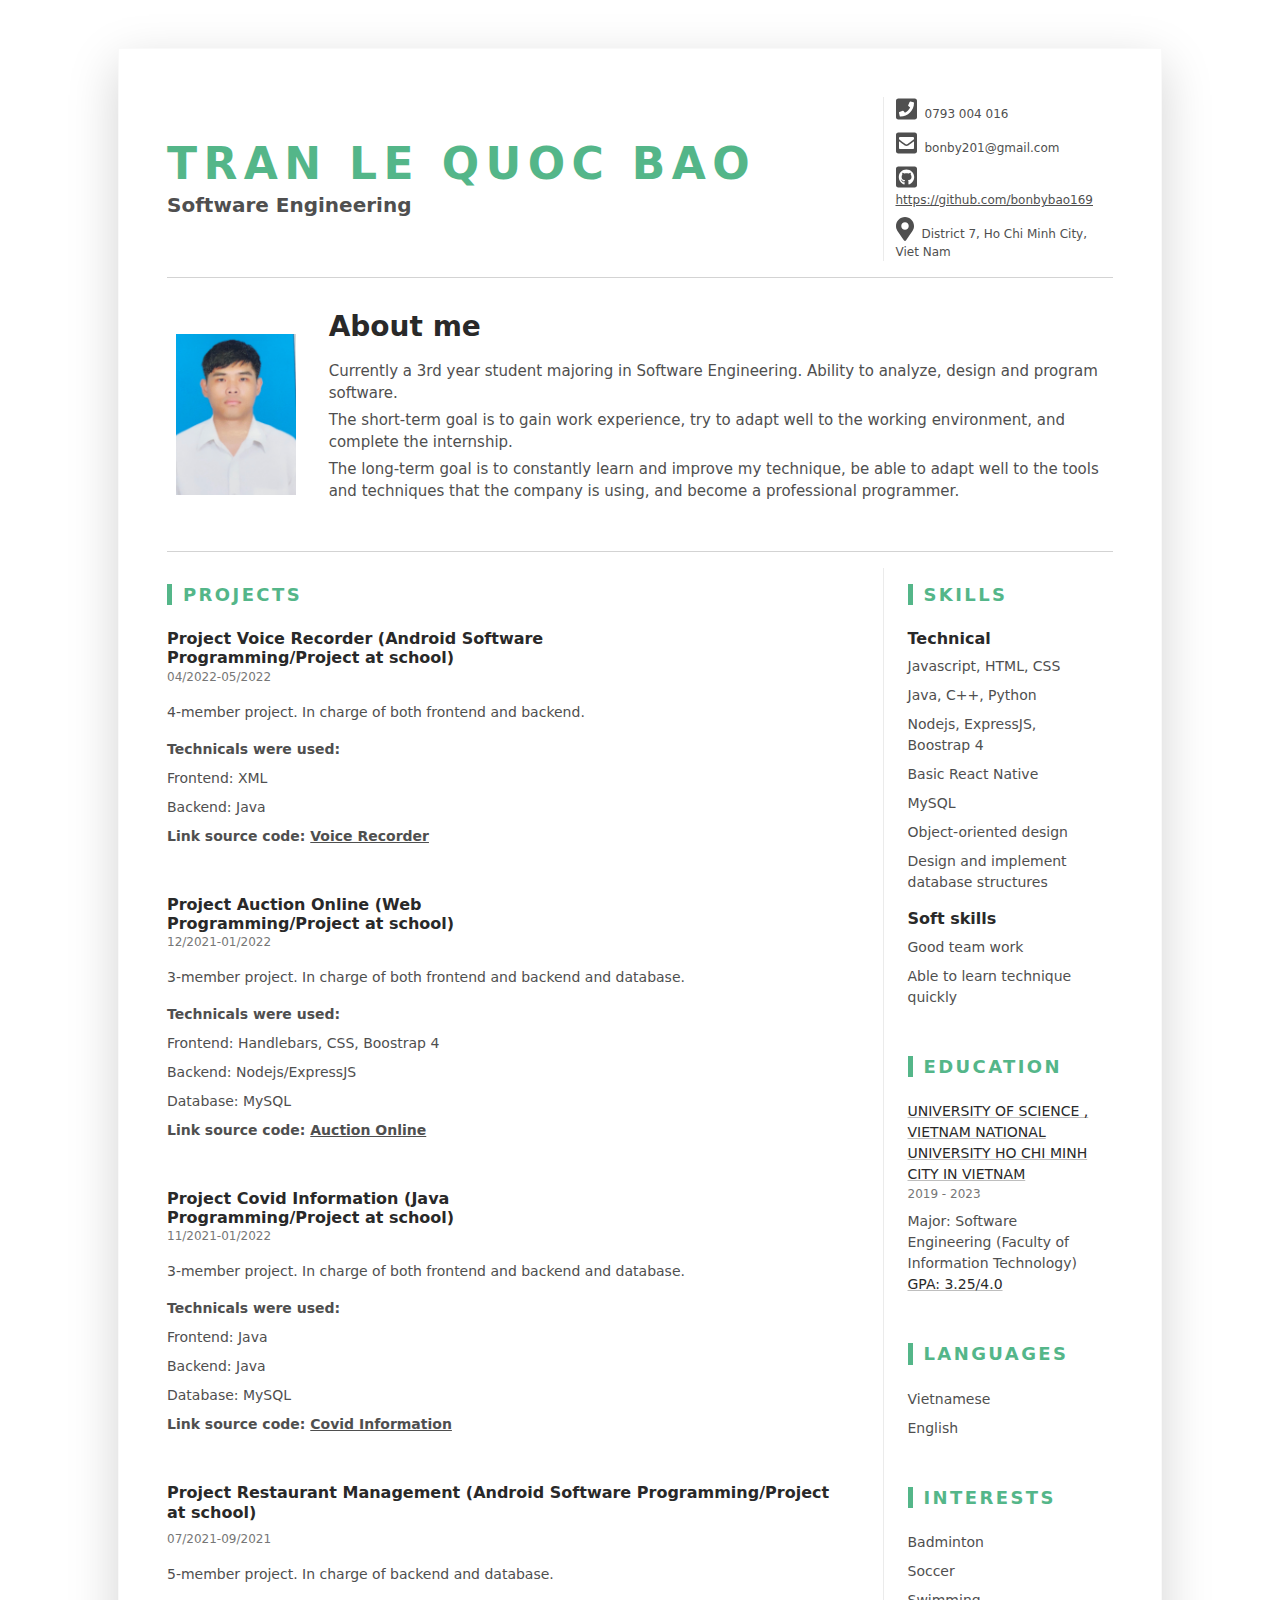
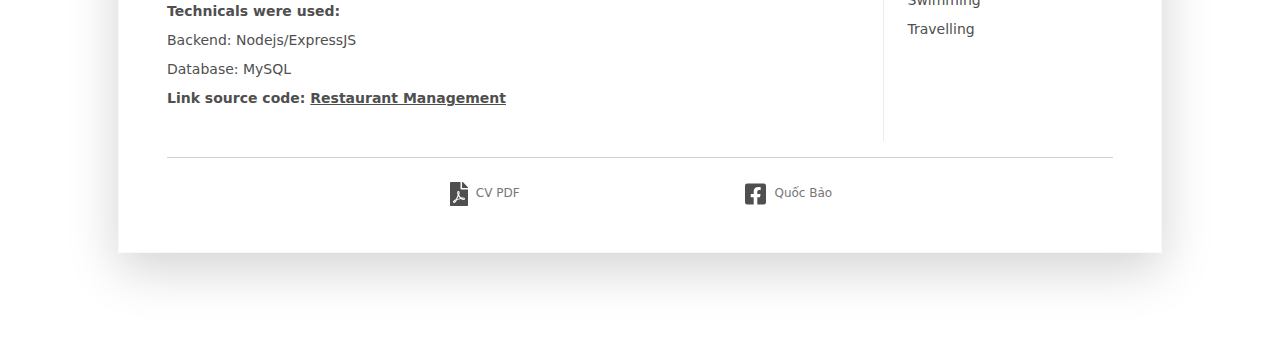
==== commit cf5da008: "Update index.html" ====
--- a/index.html
+++ b/index.html
@@ -117,6 +117,36 @@
                       <h4
                         class="item-title col-12 col-md-6 col-lg-8 mb-2 mb-md-0"
                       >
+                        Project Voice Recorder (Android Software Programming/Project at school)
+                      </h4>
+                      <div class="resume-degree-time text-muted mb-2">
+                        04/2022-05/2022
+                      </div>
+                    </div>
+                    <div class="item-content">
+                      <p>
+                        4-member project. In charge of both frontend and backend.
+                      </p>
+                      <p class="mb-2" style="font-weight: bold">
+                        Technicals were used:
+                      </p>
+                      <p class="mb-2">Frontend: XML</p>
+                      <p class="mb-2">Backend: Java</p>
+                      <p style="font-weight: bold">
+                        Link source code:
+                        <a
+                          class="resume-link"
+                          href="https://github.com/finn-cg/VoiceRecorder"
+                          >Voice Recorder</a
+                        >
+                      </p>
+                    </div>
+                  </div>
+                  <div class="item mb-5">
+                    <div class="item-heading row align-items-center mb-2">
+                      <h4
+                        class="item-title col-12 col-md-6 col-lg-8 mb-2 mb-md-0"
+                      >
                         Project Auction Online (Web Programming/Project at
                         school)
                       </h4>
@@ -224,17 +254,20 @@
                   <div class="item">
                     <h4 class="item-title">Technical</h4>
                     <ul class="list-unstyled resume-skills-list">
-                      <li class="mb-2">
-                        Javascript, HTML, CSS
-                      </li>
+                      <li class="mb-2">Javascript, HTML, CSS</li>
                       <li class="mb-2">Java, C++, Python</li>
                       <li class="mb-2">Nodejs, ExpressJS, Boostrap 4</li>
-					  <li class="mb-2">Basic React Native</li>
+                      <li class="mb-2">Basic React Native</li>
                       <li class="mb-2">MySQL</li>
                       <li class="mb-2">Object-oriented design</li>
                       <li class="mb-2">
                         Design and implement database structures
                       </li>
+                    </ul>
+                    <h4 class="item-title">Soft skills</h4>
+                    <ul class="list-unstyled resume-skills-list">
+                      <li class="mb-2">Good team work</li>
+                      <li class="mb-2">Able to learn technique quickly</li>
                     </ul>
                   </div>
                   <!--//item-->
